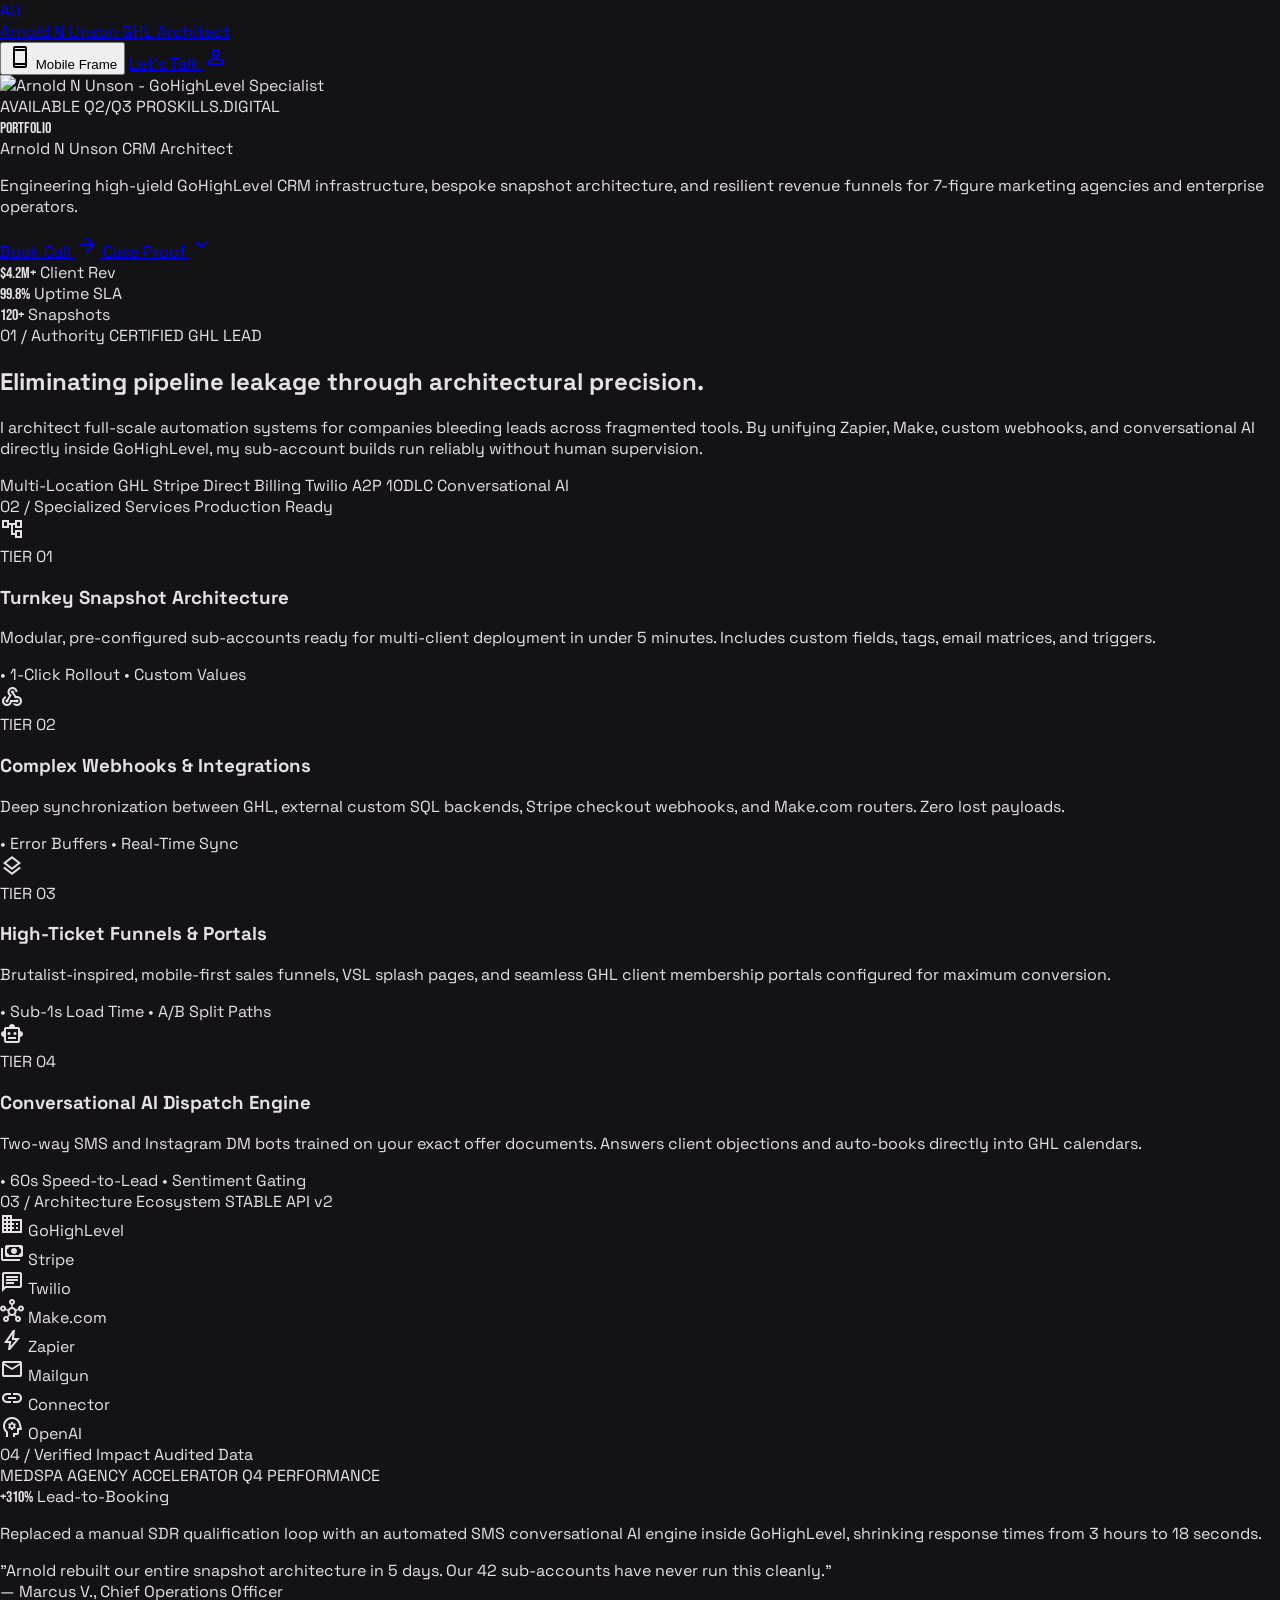
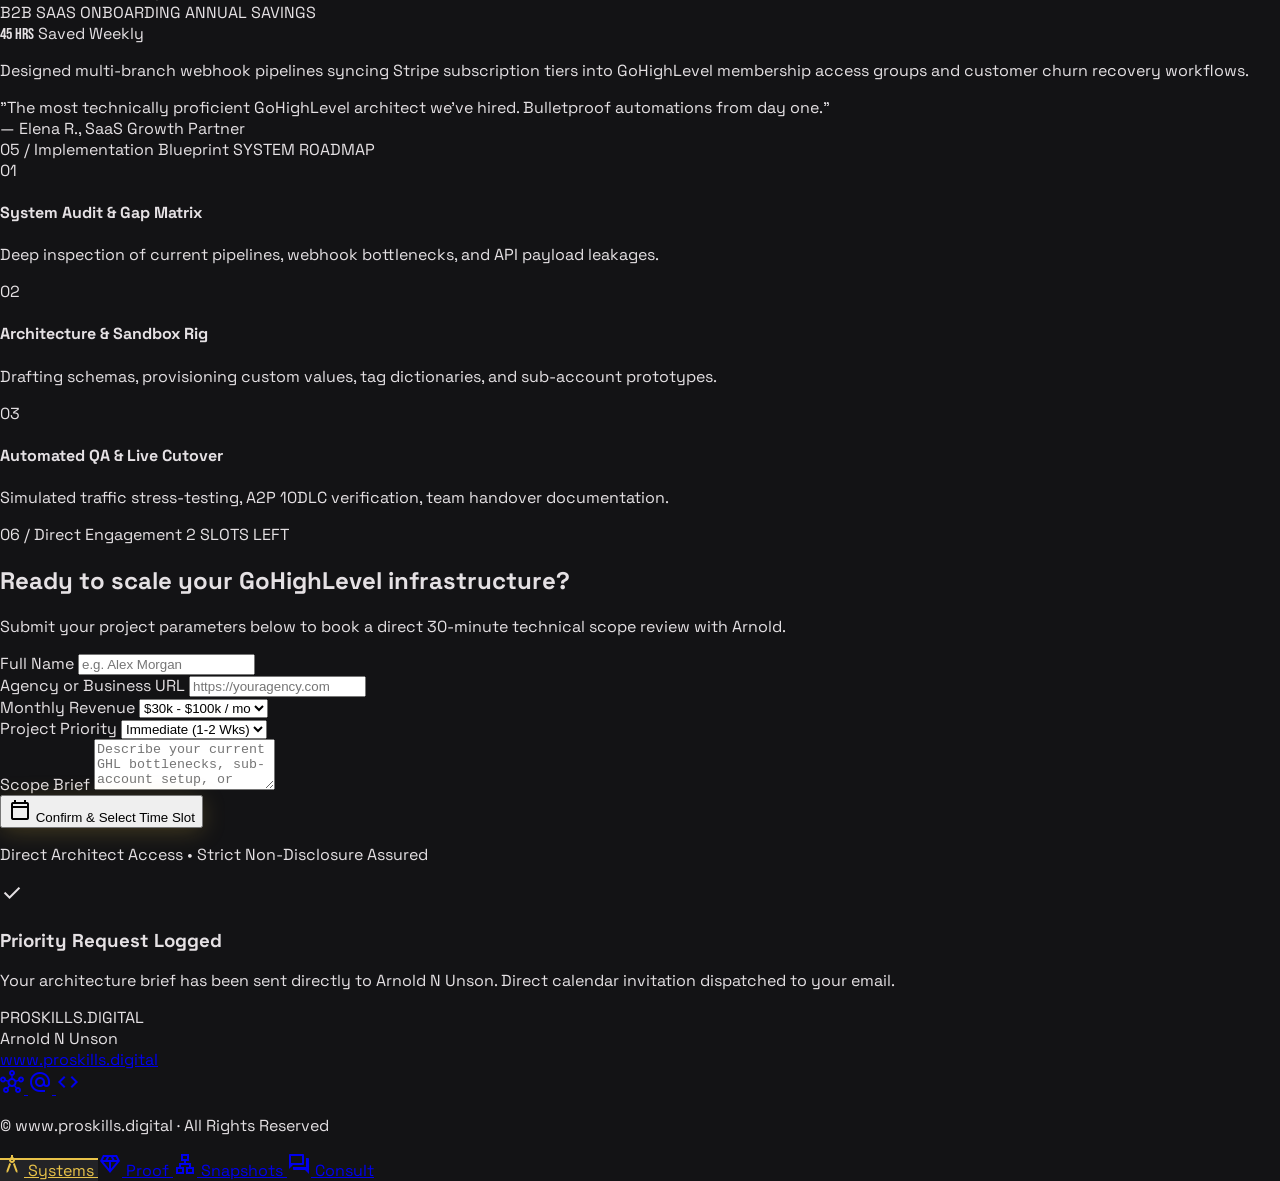
==== index.html @ cc17a460 "feat: initial commit portfolio website dari desain Stitch" ====
<!DOCTYPE html>
<html class="dark" lang="en">
<head>
  <meta charset="utf-8"/>
  <meta content="width=device-width, initial-scale=1.0, maximum-scale=1.0, user-scalable=no, viewport-fit=cover" name="viewport"/>
  <title>Arnold N Unson — GoHighLevel CRM Specialist &amp; Systems Architect</title>
  
  <!-- Fonts -->
  <link rel="preconnect" href="https://fonts.googleapis.com"/>
  <link rel="preconnect" href="https://fonts.gstatic.com" crossorigin/>
  <link href="https://fonts.googleapis.com/css2?family=Bebas+Neue&family=Space+Grotesk:wght@400;500;600;700&display=swap" rel="stylesheet"/>
  <link href="https://fonts.googleapis.com/css2?family=Material+Symbols+Outlined:opsz,wght,FILL,GRAD@20..48,100..700,0..1,-50..200" rel="stylesheet"/>
  
  <!-- Tailwind CSS CDN -->
  <script src="https://cdn.tailwindcss.com"></script>
  <script>
    tailwind.config = {
      darkMode: "class",
      theme: {
        extend: {
          colors: {
            "surface-container-high": "#2a2a2c",
            "on-tertiary": "#353023",
            "on-secondary": "#3c2f00",
            "surface-tint": "#cbc6ba",
            "on-tertiary-fixed": "#201b10",
            "primary-container": "#e8e2d5",
            "surface": "#131315",
            "on-primary-fixed-variant": "#4a473d",
            "surface-bright": "#39393b",
            "on-primary-container": "#68645a",
            "outline-variant": "#49473f",
            "on-secondary-container": "#342800",
            "on-surface-variant": "#cbc6bc",
            "secondary": "#e9c349",
            "primary-fixed-dim": "#cbc6ba",
            "on-surface": "#e5e1e4",
            "secondary-container": "#af8d11",
            "surface-container": "#201f21",
            "inverse-on-surface": "#303032",
            "on-secondary-fixed-variant": "#574500",
            "on-secondary-fixed": "#241a00",
            "surface-dim": "#131315",
            "surface-container-low": "#1b1b1d",
            "surface-container-highest": "#353437",
            "surface-container-lowest": "#0e0e10",
            "on-error-container": "#ffdad6",
            "background": "#131315",
            "inverse-surface": "#e5e1e4",
            "surface-variant": "#353437",
            "tertiary": "#ffffff",
            "secondary-fixed-dim": "#e9c349",
            "inverse-primary": "#625e54",
            "tertiary-fixed-dim": "#cfc5b4",
            "error": "#ffb4ab",
            "tertiary-container": "#ece1cf",
            "on-tertiary-fixed-variant": "#4c4639",
            "primary": "#ffffff",
            "on-error": "#690005",
            "on-primary": "#333028",
            "error-container": "#93000a",
            "primary-fixed": "#e8e2d5",
            "on-primary-fixed": "#1e1c14",
            "secondary-fixed": "#ffe088",
            "on-background": "#e5e1e4",
            "tertiary-fixed": "#ece1cf",
            "outline": "#949087",
            "on-tertiary-container": "#6b6455"
          },
          spacing: {
            "space-xs": "0.375rem",
            "space-lg": "2.5rem",
            gutter: "1.5rem",
            "gutter-mobile": "1rem",
            "margin-mobile": "1.25rem",
            margin: "4rem",
            "space-xl": "4.5rem",
            "space-sm": "0.75rem",
            "space-md": "1.5rem"
          },
          fontFamily: {
            "body-md": ["Space Grotesk", "sans-serif"],
            "body-sm": ["Space Grotesk", "sans-serif"],
            "code-stat": ["Space Grotesk", "sans-serif"],
            "headline-md": ["Space Grotesk", "sans-serif"],
            "label-caps": ["Space Grotesk", "sans-serif"],
            "display-hero": ["Bebas Neue", "sans-serif"],
            "display-hero-mobile": ["Bebas Neue", "sans-serif"],
            "headline-lg": ["Bebas Neue", "sans-serif"],
            "headline-xl-mobile": ["Bebas Neue", "sans-serif"],
            "headline-xl": ["Bebas Neue", "sans-serif"],
            "body-lg": ["Space Grotesk", "sans-serif"],
            "headline-lg-mobile": ["Bebas Neue", "sans-serif"]
          },
          fontSize: {
            "body-md": ["15px", { lineHeight: "24px", letterSpacing: "0em", fontWeight: "400" }],
            "body-sm": ["13px", { lineHeight: "20px", letterSpacing: "0.01em", fontWeight: "400" }],
            "code-stat": ["14px", { lineHeight: "18px", letterSpacing: "0.05em", fontWeight: "500" }],
            "headline-md": ["24px", { lineHeight: "32px", letterSpacing: "-0.01em", fontWeight: "600" }],
            "label-caps": ["11px", { lineHeight: "14px", letterSpacing: "0.15em", fontWeight: "600" }],
            "headline-lg": ["44px", { lineHeight: "44px", letterSpacing: "0.03em", fontWeight: "400" }],
            "headline-xl-mobile": ["40px", { lineHeight: "38px", letterSpacing: "0.02em", fontWeight: "400" }],
            "headline-xl": ["72px", { lineHeight: "68px", letterSpacing: "0.03em", fontWeight: "400" }],
            "headline-lg-mobile": ["28px", { lineHeight: "28px", letterSpacing: "0.02em", fontWeight: "400" }]
          }
        }
      }
    };
  </script>

  <!-- Embedded Standalone Styles -->
  <style>
    * { box-sizing: border-box; }
    html, body {
      margin: 0;
      padding: 0;
      background-color: #131315;
      color: #e5e1e4;
      font-family: 'Space Grotesk', -apple-system, BlinkMacSystemFont, 'Segoe UI', Roboto, sans-serif;
      scroll-behavior: smooth;
    }
    .pb-safe { padding-bottom: env(safe-area-inset-bottom, 16px); }
    .pt-safe { padding-top: env(safe-area-inset-top, 0px); }
    
    ::-webkit-scrollbar { width: 6px; }
    ::-webkit-scrollbar-track { background: #131315; }
    ::-webkit-scrollbar-thumb { background: #2a2a2c; border-radius: 3px; }
    ::-webkit-scrollbar-thumb:hover { background: #d4af37; }

    .gold-glow { box-shadow: 0 4px 24px -2px rgba(233, 195, 73, 0.25); }
    .gold-glow-lg { box-shadow: 0 8px 36px -4px rgba(233, 195, 73, 0.35); }
    .font-bebas { font-family: 'Bebas Neue', sans-serif; }
    .font-space { font-family: 'Space Grotesk', sans-serif; }

    .nav-tab-active {
      color: #e9c349 !important;
      background-color: rgba(53, 52, 57, 0.5) !important;
      border-top: 2px solid #e9c349;
    }
    .card-hover-effect {
      transition: all 0.25s cubic-bezier(0.16, 1, 0.3, 1);
    }
    .card-hover-effect:hover {
      transform: translateY(-2px);
      background-color: #262528;
    }
    @keyframes goldPulse {
      0%, 100% { opacity: 1; transform: scale(1); }
      50% { opacity: 0.4; transform: scale(0.9); }
    }
    .animate-gold-pulse {
      animation: goldPulse 2s cubic-bezier(0.4, 0, 0.6, 1) infinite;
    }
  </style>
</head>

<body class="bg-surface text-on-surface flex flex-col min-h-screen relative selection:bg-secondary selection:text-on-secondary">

  <!-- Desktop App Container -->
  <div id="appContainer" class="w-full max-w-2xl lg:max-w-3xl mx-auto flex flex-col min-h-screen relative transition-all duration-300">

    <!-- Top Fixed Header -->
    <header class="fixed top-0 left-0 right-0 z-50 pt-safe bg-[#131315]/90 backdrop-blur-xl border-b border-[#49473f]/20 shadow-[0_1px_12px_rgba(0,0,0,0.5)]">
      <div class="max-w-2xl lg:max-w-3xl mx-auto h-16 px-4 flex items-center justify-between">
        
        <!-- Left: Logo & Architect Identity -->
        <a href="#overview" class="flex items-center gap-2 group">
          <span class="w-9 h-9 bg-[#201f21] border border-[#49473f]/40 flex items-center justify-center text-[#e9c349] font-bold text-lg select-none group-hover:border-[#e9c349] transition-colors">
            AU
          </span>
          <div class="flex flex-col ml-1">
            <span class="text-[11px] font-semibold text-[#e5e1e4] uppercase tracking-widest leading-none">
              Arnold N Unson
            </span>
            <span class="text-[9px] text-[#e9c349] tracking-wider leading-none mt-1 uppercase font-semibold">
              GHL Architect
            </span>
          </div>
        </a>

        <!-- Right: Actions -->
        <div class="flex items-center gap-2">
          <!-- Viewport Toggle Button -->
          <button id="viewModeToggle" type="button" class="hidden sm:flex items-center gap-1 px-2.5 py-1.5 bg-[#201f21] text-[#cbc6bc] hover:text-[#e9c349] hover:bg-[#2a2a2c] border border-[#49473f]/30 text-[11px] font-semibold uppercase tracking-wider rounded transition-all cursor-pointer">
            <span class="material-symbols-outlined text-[16px]">smartphone</span>
            <span>Mobile Frame</span>
          </button>

          <!-- Let's Talk CTA -->
          <a class="min-h-[38px] px-3.5 flex items-center bg-[#ffffff] text-[#333028] text-[11px] uppercase tracking-widest hover:bg-[#e9c349] hover:text-[#3c2f00] transition-all active:scale-95 font-semibold" href="#book-consult">
            Let's Talk
          </a>

          <!-- Profile Badge -->
          <a href="#book-consult" class="w-8 h-8 rounded-full bg-[#2a2a2c] border border-[#49473f]/40 flex items-center justify-center hover:border-[#e9c349] transition-colors">
            <span class="material-symbols-outlined text-[#e9c349] text-[18px]">person</span>
          </a>
        </div>
      </div>
    </header>

    <!-- Main Content Stream -->
    <main class="flex-1 flex flex-col relative w-full pt-20 pb-28 px-4">
      <div class="flex flex-col w-full text-[#e5e1e4]">

        <!-- ========================================================= -->
        <!-- HERO SECTION                                              -->
        <!-- ========================================================= -->
        <section id="overview" class="relative w-full overflow-hidden bg-[#0e0e10] rounded-xl mb-6 shadow-2xl border border-[#49473f]/30">
          <div class="relative w-full h-[430px] overflow-hidden flex items-end">
            <!-- Hero Photography -->
            <img alt="Arnold N Unson - GoHighLevel Specialist" class="absolute inset-0 w-full h-full object-cover object-top scale-105 transition-transform duration-700 hover:scale-100" src="https://lh3.googleusercontent.com/aida-public/[base64]"/>
            
            <!-- Atmospheric Dark Gradients -->
            <div class="absolute inset-0 bg-gradient-to-t from-[#0e0e10] via-[#0e0e10]/65 to-transparent"></div>
            <div class="absolute inset-0 bg-gradient-to-r from-[#0e0e10]/85 via-transparent to-[#0e0e10]/85"></div>

            <!-- Top Overlay Badges -->
            <div class="absolute top-4 left-4 right-4 flex items-center justify-between z-10">
              <span class="inline-flex items-center gap-1.5 px-2.5 py-1 bg-[#2a2a2c]/90 backdrop-blur-md rounded-full text-[#e9c349] text-[11px] tracking-wider shadow-sm border border-[#e9c349]/20 font-semibold">
                <span class="w-1.5 h-1.5 rounded-full bg-[#e9c349] animate-gold-pulse"></span>
                AVAILABLE Q2/Q3
              </span>
              <span class="text-[11px] text-[#cbc6bc] uppercase tracking-widest bg-[#201f21]/80 backdrop-blur-md px-2 py-1 rounded border border-[#49473f]/30 font-semibold">
                PROSKILLS.DIGITAL
              </span>
            </div>

            <!-- Hero Headline Block -->
            <div class="relative z-10 w-full px-3 pb-3">
              <div class="flex flex-col">
                <span class="font-bebas text-5xl sm:text-7xl tracking-wider text-[#e8e2d5] leading-none select-none uppercase drop-shadow-lg">
                  PORTFOLIO
                </span>
                <div class="flex items-center justify-between -mt-1 pt-1 border-t border-[#49473f]/30">
                  <span class="text-[11px] text-[#e9c349] tracking-widest uppercase font-semibold">
                    Arnold N Unson
                  </span>
                  <span class="text-[11px] text-[#949087] uppercase tracking-wider font-semibold">
                    CRM Architect
                  </span>
                </div>
              </div>
            </div>
          </div>

          <!-- Hero Description & Actions -->
          <div class="p-3 pt-3 flex flex-col gap-3">
            <p class="text-[15px] text-[#cbc6bc] leading-relaxed">
              Engineering high-yield <span class="text-[#ffffff] font-semibold">GoHighLevel CRM infrastructure</span>, bespoke snapshot architecture, and resilient revenue funnels for 7-figure marketing agencies and enterprise operators.
            </p>

            <div class="grid grid-cols-2 gap-2 pt-1">
              <a class="flex items-center justify-center gap-1.5 min-h-[46px] px-3 bg-[#ffffff] text-[#333028] text-[11px] uppercase tracking-widest font-semibold hover:bg-[#e9c349] hover:text-[#3c2f00] transition-all rounded shadow-md active:scale-95" href="#book-consult">
                <span>Book Call</span>
                <span class="material-symbols-outlined text-[16px]">arrow_forward</span>
              </a>
              <a class="flex items-center justify-center gap-1.5 min-h-[46px] px-3 bg-[#2a2a2c] text-[#e5e1e4] text-[11px] uppercase tracking-widest hover:bg-[#39393b] border border-[#49473f]/20 transition-all rounded active:scale-95 font-semibold" href="#case-studies">
                <span>Case Proof</span>
                <span class="material-symbols-outlined text-[16px]">expand_more</span>
              </a>
            </div>
          </div>

          <!-- Live Stats Strip -->
          <div id="stats-strip" class="grid grid-cols-3 bg-[#1b1b1d] divide-x divide-[#201f21] text-center py-3.5 border-t border-[#49473f]/20">
            <div class="flex flex-col px-1">
              <span id="stat-rev" class="font-bebas text-3xl sm:text-4xl text-[#e9c349] leading-none">$4.2M+</span>
              <span class="text-[9px] text-[#949087] uppercase tracking-tighter mt-1 font-semibold">Client Rev</span>
            </div>
            <div class="flex flex-col px-1">
              <span id="stat-sla" class="font-bebas text-3xl sm:text-4xl text-[#ffffff] leading-none">99.8%</span>
              <span class="text-[9px] text-[#949087] uppercase tracking-tighter mt-1 font-semibold">Uptime SLA</span>
            </div>
            <div class="flex flex-col px-1">
              <span id="stat-snapshots" class="font-bebas text-3xl sm:text-4xl text-[#e8e2d5] leading-none">120+</span>
              <span class="text-[9px] text-[#949087] uppercase tracking-tighter mt-1 font-semibold">Snapshots</span>
            </div>
          </div>
        </section>

        <!-- ========================================================= -->
        <!-- SECTION 01 / AUTHORITY                                    -->
        <!-- ========================================================= -->
        <section id="authority" class="bg-[#1b1b1d] rounded-xl p-3 mb-6 shadow-sm border border-[#49473f]/20">
          <div class="flex items-center justify-between mb-2">
            <span class="text-[11px] text-[#e9c349] uppercase tracking-widest font-semibold">
              01 / Authority
            </span>
            <span class="text-[10px] text-[#949087] bg-[#201f21] px-2 py-0.5 rounded border border-[#49473f]/30 font-semibold">
              CERTIFIED GHL LEAD
            </span>
          </div>

          <h2 class="text-xl font-bold text-[#ffffff] tracking-tight mb-2">
            Eliminating pipeline leakage through architectural precision.
          </h2>

          <p class="text-[13px] text-[#cbc6bc] mb-3 leading-relaxed">
            I architect full-scale automation systems for companies bleeding leads across fragmented tools. By unifying Zapier, Make, custom webhooks, and conversational AI directly inside GoHighLevel, my sub-account builds run reliably without human supervision.
          </p>

          <div class="flex flex-wrap gap-1.5 pt-1">
            <span class="px-2.5 py-1 bg-[#2a2a2c] rounded text-[#e5e1e4] text-[11px] uppercase border border-[#49473f]/20 font-semibold">
              Multi-Location GHL
            </span>
            <span class="px-2.5 py-1 bg-[#2a2a2c] rounded text-[#e5e1e4] text-[11px] uppercase border border-[#49473f]/20 font-semibold">
              Stripe Direct Billing
            </span>
            <span class="px-2.5 py-1 bg-[#2a2a2c] rounded text-[#e5e1e4] text-[11px] uppercase border border-[#49473f]/20 font-semibold">
              Twilio A2P 10DLC
            </span>
            <span class="px-2.5 py-1 bg-[#2a2a2c] rounded text-[#e5e1e4] text-[11px] uppercase border border-[#49473f]/20 font-semibold">
              Conversational AI
            </span>
          </div>
        </section>

        <!-- ========================================================= -->
        <!-- SECTION 02 / SPECIALIZED SERVICES                         -->
        <!-- ========================================================= -->
        <section id="solutions" class="mb-6">
          <div class="flex items-center justify-between mb-2 px-1">
            <span class="text-[11px] text-[#e9c349] uppercase tracking-widest font-semibold">
              02 / Specialized Services
            </span>
            <span class="text-[11px] text-[#949087] uppercase tracking-wider font-semibold">
              Production Ready
            </span>
          </div>

          <div class="flex flex-col gap-2">
            
            <!-- Tier 01 -->
            <div class="bg-[#201f21] rounded-xl p-3 border border-[#49473f]/20 card-hover-effect">
              <div class="flex items-start justify-between gap-2 mb-1.5">
                <div class="w-8 h-8 rounded bg-[#353437] flex items-center justify-center text-[#e9c349] border border-[#49473f]/30">
                  <span class="material-symbols-outlined text-[18px]">account_tree</span>
                </div>
                <span class="text-[11px] text-[#e9c349] bg-[#353437] px-2 py-0.5 rounded border border-[#49473f]/30 font-semibold">
                  TIER 01
                </span>
              </div>
              <h3 class="text-lg text-[#ffffff] font-semibold leading-tight mb-1">
                Turnkey Snapshot Architecture
              </h3>
              <p class="text-[13px] text-[#cbc6bc] mb-2 leading-relaxed">
                Modular, pre-configured sub-accounts ready for multi-client deployment in under 5 minutes. Includes custom fields, tags, email matrices, and triggers.
              </p>
              <div class="flex items-center gap-3 text-[10px] text-[#949087] uppercase tracking-wider font-semibold">
                <span>• 1-Click Rollout</span>
                <span>• Custom Values</span>
              </div>
            </div>

            <!-- Tier 02 -->
            <div class="bg-[#201f21] rounded-xl p-3 border border-[#49473f]/20 card-hover-effect">
              <div class="flex items-start justify-between gap-2 mb-1.5">
                <div class="w-8 h-8 rounded bg-[#353437] flex items-center justify-center text-[#e9c349] border border-[#49473f]/30">
                  <span class="material-symbols-outlined text-[18px]">webhook</span>
                </div>
                <span class="text-[11px] text-[#e9c349] bg-[#353437] px-2 py-0.5 rounded border border-[#49473f]/30 font-semibold">
                  TIER 02
                </span>
              </div>
              <h3 class="text-lg text-[#ffffff] font-semibold leading-tight mb-1">
                Complex Webhooks &amp; Integrations
              </h3>
              <p class="text-[13px] text-[#cbc6bc] mb-2 leading-relaxed">
                Deep synchronization between GHL, external custom SQL backends, Stripe checkout webhooks, and Make.com routers. Zero lost payloads.
              </p>
              <div class="flex items-center gap-3 text-[10px] text-[#949087] uppercase tracking-wider font-semibold">
                <span>• Error Buffers</span>
                <span>• Real-Time Sync</span>
              </div>
            </div>

            <!-- Tier 03 -->
            <div class="bg-[#201f21] rounded-xl p-3 border border-[#49473f]/20 card-hover-effect">
              <div class="flex items-start justify-between gap-2 mb-1.5">
                <div class="w-8 h-8 rounded bg-[#353437] flex items-center justify-center text-[#e9c349] border border-[#49473f]/30">
                  <span class="material-symbols-outlined text-[18px]">layers</span>
                </div>
                <span class="text-[11px] text-[#e9c349] bg-[#353437] px-2 py-0.5 rounded border border-[#49473f]/30 font-semibold">
                  TIER 03
                </span>
              </div>
              <h3 class="text-lg text-[#ffffff] font-semibold leading-tight mb-1">
                High-Ticket Funnels &amp; Portals
              </h3>
              <p class="text-[13px] text-[#cbc6bc] mb-2 leading-relaxed">
                Brutalist-inspired, mobile-first sales funnels, VSL splash pages, and seamless GHL client membership portals configured for maximum conversion.
              </p>
              <div class="flex items-center gap-3 text-[10px] text-[#949087] uppercase tracking-wider font-semibold">
                <span>• Sub-1s Load Time</span>
                <span>• A/B Split Paths</span>
              </div>
            </div>

            <!-- Tier 04 -->
            <div class="bg-[#201f21] rounded-xl p-3 border border-[#49473f]/20 card-hover-effect">
              <div class="flex items-start justify-between gap-2 mb-1.5">
                <div class="w-8 h-8 rounded bg-[#353437] flex items-center justify-center text-[#e9c349] border border-[#49473f]/30">
                  <span class="material-symbols-outlined text-[18px]">smart_toy</span>
                </div>
                <span class="text-[11px] text-[#e9c349] bg-[#353437] px-2 py-0.5 rounded border border-[#49473f]/30 font-semibold">
                  TIER 04
                </span>
              </div>
              <h3 class="text-lg text-[#ffffff] font-semibold leading-tight mb-1">
                Conversational AI Dispatch Engine
              </h3>
              <p class="text-[13px] text-[#cbc6bc] mb-2 leading-relaxed">
                Two-way SMS and Instagram DM bots trained on your exact offer documents. Answers client objections and auto-books directly into GHL calendars.
              </p>
              <div class="flex items-center gap-3 text-[10px] text-[#949087] uppercase tracking-wider font-semibold">
                <span>• 60s Speed-to-Lead</span>
                <span>• Sentiment Gating</span>
              </div>
            </div>

          </div>
        </section>

        <!-- ========================================================= -->
        <!-- SECTION 03 / ARCHITECTURE ECOSYSTEM                       -->
        <!-- ========================================================= -->
        <section id="ecosystem" class="bg-[#0e0e10] rounded-xl p-3 mb-6 border border-[#49473f]/20">
          <div class="flex items-center justify-between mb-3">
            <span class="text-[11px] text-[#e9c349] uppercase tracking-widest font-semibold">
              03 / Architecture Ecosystem
            </span>
            <span class="text-[10px] text-[#949087] bg-[#201f21] px-2 py-0.5 rounded font-semibold">
              STABLE API v2
            </span>
          </div>

          <div class="grid grid-cols-4 gap-2">
            <div class="bg-[#201f21] hover:bg-[#2a2a2c] transition-colors flex flex-col items-center justify-center p-2.5 rounded text-center border border-[#49473f]/20">
              <span class="material-symbols-outlined text-[20px] text-[#e9c349] mb-1">domain</span>
              <span class="text-[9px] uppercase tracking-tighter text-[#e5e1e4] font-semibold">GoHighLevel</span>
            </div>
            <div class="bg-[#201f21] hover:bg-[#2a2a2c] transition-colors flex flex-col items-center justify-center p-2.5 rounded text-center border border-[#49473f]/20">
              <span class="material-symbols-outlined text-[20px] text-[#ffffff] mb-1">payments</span>
              <span class="text-[9px] uppercase tracking-tighter text-[#e5e1e4] font-semibold">Stripe</span>
            </div>
            <div class="bg-[#201f21] hover:bg-[#2a2a2c] transition-colors flex flex-col items-center justify-center p-2.5 rounded text-center border border-[#49473f]/20">
              <span class="material-symbols-outlined text-[20px] text-[#e9c349] mb-1">chat</span>
              <span class="text-[9px] uppercase tracking-tighter text-[#e5e1e4] font-semibold">Twilio</span>
            </div>
            <div class="bg-[#201f21] hover:bg-[#2a2a2c] transition-colors flex flex-col items-center justify-center p-2.5 rounded text-center border border-[#49473f]/20">
              <span class="material-symbols-outlined text-[20px] text-[#ffffff] mb-1">hub</span>
              <span class="text-[9px] uppercase tracking-tighter text-[#e5e1e4] font-semibold">Make.com</span>
            </div>
            <div class="bg-[#201f21] hover:bg-[#2a2a2c] transition-colors flex flex-col items-center justify-center p-2.5 rounded text-center border border-[#49473f]/20">
              <span class="material-symbols-outlined text-[20px] text-[#ffffff] mb-1">bolt</span>
              <span class="text-[9px] uppercase tracking-tighter text-[#e5e1e4] font-semibold">Zapier</span>
            </div>
            <div class="bg-[#201f21] hover:bg-[#2a2a2c] transition-colors flex flex-col items-center justify-center p-2.5 rounded text-center border border-[#49473f]/20">
              <span class="material-symbols-outlined text-[20px] text-[#e9c349] mb-1">mail</span>
              <span class="text-[9px] uppercase tracking-tighter text-[#e5e1e4] font-semibold">Mailgun</span>
            </div>
            <div class="bg-[#201f21] hover:bg-[#2a2a2c] transition-colors flex flex-col items-center justify-center p-2.5 rounded text-center border border-[#49473f]/20">
              <span class="material-symbols-outlined text-[20px] text-[#ffffff] mb-1">link</span>
              <span class="text-[9px] uppercase tracking-tighter text-[#e5e1e4] font-semibold">Connector</span>
            </div>
            <div class="bg-[#201f21] hover:bg-[#2a2a2c] transition-colors flex flex-col items-center justify-center p-2.5 rounded text-center border border-[#49473f]/20">
              <span class="material-symbols-outlined text-[20px] text-[#e9c349] mb-1">psychology</span>
              <span class="text-[9px] uppercase tracking-tighter text-[#e5e1e4] font-semibold">OpenAI</span>
            </div>
          </div>
        </section>

        <!-- ========================================================= -->
        <!-- SECTION 04 / VERIFIED IMPACT                              -->
        <!-- ========================================================= -->
        <section id="case-studies" class="mb-6">
          <div class="flex items-center justify-between mb-2 px-1">
            <span class="text-[11px] text-[#e9c349] uppercase tracking-widest font-semibold">
              04 / Verified Impact
            </span>
            <span class="text-[11px] text-[#949087] uppercase tracking-wider font-semibold">
              Audited Data
            </span>
          </div>

          <div class="flex flex-col gap-3">
            
            <!-- Case Study 01 -->
            <div class="bg-[#1b1b1d] rounded-xl p-3 relative overflow-hidden border border-[#49473f]/20">
              <div class="flex items-center justify-between mb-2">
                <span class="text-[11px] text-[#e9c349] font-semibold">MEDSPA AGENCY ACCELERATOR</span>
                <span class="text-[10px] text-[#949087] font-semibold">Q4 PERFORMANCE</span>
              </div>
              <div class="flex items-baseline gap-2 mb-1">
                <span class="font-bebas text-3xl sm:text-4xl text-[#ffffff] font-bold">+310%</span>
                <span class="text-[11px] text-[#e9c349] uppercase tracking-wider font-semibold">Lead-to-Booking</span>
              </div>
              <p class="text-[13px] text-[#cbc6bc] mb-2 leading-relaxed">
                Replaced a manual SDR qualification loop with an automated SMS conversational AI engine inside GoHighLevel, shrinking response times from 3 hours to 18 seconds.
              </p>
              <div class="p-3 bg-[#201f21] rounded text-[12px] text-[#e5e1e4] italic border-l-2 border-[#e9c349]">
                "Arnold rebuilt our entire snapshot architecture in 5 days. Our 42 sub-accounts have never run this cleanly."
                <div class="not-italic text-[10px] text-[#949087] uppercase tracking-widest mt-1.5 font-semibold">
                  — Marcus V., Chief Operations Officer
                </div>
              </div>
            </div>

            <!-- Case Study 02 -->
            <div class="bg-[#1b1b1d] rounded-xl p-3 relative overflow-hidden border border-[#49473f]/20">
              <div class="flex items-center justify-between mb-2">
                <span class="text-[11px] text-[#e9c349] font-semibold">B2B SAAS ONBOARDING</span>
                <span class="text-[10px] text-[#949087] font-semibold">ANNUAL SAVINGS</span>
              </div>
              <div class="flex items-baseline gap-2 mb-1">
                <span class="font-bebas text-3xl sm:text-4xl text-[#ffffff] font-bold">45 HRS</span>
                <span class="text-[11px] text-[#e9c349] uppercase tracking-wider font-semibold">Saved Weekly</span>
              </div>
              <p class="text-[13px] text-[#cbc6bc] mb-2 leading-relaxed">
                Designed multi-branch webhook pipelines syncing Stripe subscription tiers into GoHighLevel membership access groups and customer churn recovery workflows.
              </p>
              <div class="p-3 bg-[#201f21] rounded text-[12px] text-[#e5e1e4] italic border-l-2 border-[#e9c349]">
                "The most technically proficient GoHighLevel architect we've hired. Bulletproof automations from day one."
                <div class="not-italic text-[10px] text-[#949087] uppercase tracking-widest mt-1.5 font-semibold">
                  — Elena R., SaaS Growth Partner
                </div>
              </div>
            </div>

          </div>
        </section>

        <!-- ========================================================= -->
        <!-- SECTION 05 / IMPLEMENTATION BLUEPRINT                     -->
        <!-- ========================================================= -->
        <section id="roadmap" class="bg-[#1b1b1d] rounded-xl p-3 mb-6 border border-[#49473f]/20">
          <div class="flex items-center justify-between mb-2">
            <span class="text-[11px] text-[#e9c349] uppercase tracking-widest font-semibold">
              05 / Implementation Blueprint
            </span>
            <span class="text-[10px] text-[#949087] bg-[#201f21] px-2 py-0.5 rounded font-semibold">
              SYSTEM ROADMAP
            </span>
          </div>

          <div class="flex flex-col gap-2">
            
            <div class="flex items-start gap-3 p-2.5 bg-[#201f21] rounded border border-[#49473f]/20">
              <span class="w-6 h-6 rounded bg-[#e9c349] text-[#3c2f00] text-[12px] flex items-center justify-center shrink-0 font-bold">
                01
              </span>
              <div>
                <h4 class="text-[12px] text-[#ffffff] uppercase tracking-wide font-semibold">
                  System Audit &amp; Gap Matrix
                </h4>
                <p class="text-[12px] text-[#cbc6bc] leading-relaxed">
                  Deep inspection of current pipelines, webhook bottlenecks, and API payload leakages.
                </p>
              </div>
            </div>

            <div class="flex items-start gap-3 p-2.5 bg-[#201f21] rounded border border-[#49473f]/20">
              <span class="w-6 h-6 rounded bg-[#353437] text-[#e9c349] text-[12px] flex items-center justify-center shrink-0 font-bold border border-[#49473f]/30">
                02
              </span>
              <div>
                <h4 class="text-[12px] text-[#ffffff] uppercase tracking-wide font-semibold">
                  Architecture &amp; Sandbox Rig
                </h4>
                <p class="text-[12px] text-[#cbc6bc] leading-relaxed">
                  Drafting schemas, provisioning custom values, tag dictionaries, and sub-account prototypes.
                </p>
              </div>
            </div>

            <div class="flex items-start gap-3 p-2.5 bg-[#201f21] rounded border border-[#49473f]/20">
              <span class="w-6 h-6 rounded bg-[#353437] text-[#e9c349] text-[12px] flex items-center justify-center shrink-0 font-bold border border-[#49473f]/30">
                03
              </span>
              <div>
                <h4 class="text-[12px] text-[#ffffff] uppercase tracking-wide font-semibold">
                  Automated QA &amp; Live Cutover
                </h4>
                <p class="text-[12px] text-[#cbc6bc] leading-relaxed">
                  Simulated traffic stress-testing, A2P 10DLC verification, team handover documentation.
                </p>
              </div>
            </div>

          </div>
        </section>

        <!-- ========================================================= -->
        <!-- SECTION 06 / DIRECT ENGAGEMENT (CONSULTATION FORM)       -->
        <!-- ========================================================= -->
        <section id="book-consult" class="bg-[#201f21] rounded-xl p-3 mb-4 shadow-xl border border-[#e9c349]/30 relative">
          <div class="flex items-center justify-between mb-2">
            <span class="text-[11px] text-[#e9c349] uppercase tracking-widest font-semibold">
              06 / Direct Engagement
            </span>
            <span class="inline-flex items-center gap-1 text-[10px] text-[#e9c349] bg-[#0e0e10] px-2 py-0.5 rounded border border-[#e9c349]/20 font-semibold">
              <span class="w-1.5 h-1.5 rounded-full bg-[#e9c349] animate-gold-pulse"></span>
              2 SLOTS LEFT
            </span>
          </div>

          <h2 class="text-xl font-bold text-[#ffffff] tracking-tight mb-1">
            Ready to scale your GoHighLevel infrastructure?
          </h2>

          <p class="text-[13px] text-[#cbc6bc] mb-3 leading-relaxed">
            Submit your project parameters below to book a direct 30-minute technical scope review with Arnold.
          </p>

          <!-- Form -->
          <form id="consultForm" class="flex flex-col gap-2">
            <div>
              <label class="block text-[10px] text-[#949087] uppercase tracking-wider mb-1 font-semibold">Full Name</label>
              <input class="w-full min-h-[44px] px-3 bg-[#0e0e10] text-[#e5e1e4] rounded text-[13px] border border-[#49473f]/40 focus:outline-none focus:border-[#e9c349] placeholder-[#cbc6bc]/40 transition-colors" placeholder="e.g. Alex Morgan" required type="text"/>
            </div>

            <div>
              <label class="block text-[10px] text-[#949087] uppercase tracking-wider mb-1 font-semibold">Agency or Business URL</label>
              <input class="w-full min-h-[44px] px-3 bg-[#0e0e10] text-[#e5e1e4] rounded text-[13px] border border-[#49473f]/40 focus:outline-none focus:border-[#e9c349] placeholder-[#cbc6bc]/40 transition-colors" placeholder="https://youragency.com" required type="url"/>
            </div>

            <div class="grid grid-cols-2 gap-2">
              <div>
                <label class="block text-[10px] text-[#949087] uppercase tracking-wider mb-1 font-semibold">Monthly Revenue</label>
                <select class="w-full min-h-[44px] px-2 bg-[#0e0e10] text-[#e5e1e4] rounded text-[13px] border border-[#49473f]/40 focus:outline-none focus:border-[#e9c349] transition-colors">
                  <option>$10k - $30k / mo</option>
                  <option selected>$30k - $100k / mo</option>
                  <option>$100k+ / mo</option>
                </select>
              </div>
              <div>
                <label class="block text-[10px] text-[#949087] uppercase tracking-wider mb-1 font-semibold">Project Priority</label>
                <select class="w-full min-h-[44px] px-2 bg-[#0e0e10] text-[#e5e1e4] rounded text-[13px] border border-[#49473f]/40 focus:outline-none focus:border-[#e9c349] transition-colors">
                  <option>Immediate (1-2 Wks)</option>
                  <option>Next 30 Days</option>
                  <option>Advisory / Audit</option>
                </select>
              </div>
            </div>

            <div>
              <label class="block text-[10px] text-[#949087] uppercase tracking-wider mb-1 font-semibold">Scope Brief</label>
              <textarea class="w-full p-3 bg-[#0e0e10] text-[#e5e1e4] rounded text-[13px] border border-[#49473f]/40 focus:outline-none focus:border-[#e9c349] placeholder-[#cbc6bc]/40 transition-colors" placeholder="Describe your current GHL bottlenecks, sub-account setup, or desired integration..." required rows="3"></textarea>
            </div>

            <button id="submitBtn" class="w-full min-h-[48px] mt-1 flex items-center justify-center gap-2 bg-[#e9c349] text-[#3c2f00] text-[11px] uppercase tracking-widest font-semibold hover:bg-[#ffe088] transition-all rounded shadow-lg active:scale-98 gold-glow cursor-pointer" type="submit">
              <span class="material-symbols-outlined text-[18px]">calendar_today</span>
              <span>Confirm &amp; Select Time Slot</span>
            </button>

            <p class="text-center text-[9px] text-[#949087] uppercase tracking-wider mt-1 font-semibold">
              Direct Architect Access • Strict Non-Disclosure Assured
            </p>
          </form>

          <!-- Form Success State Box -->
          <div class="hidden p-5 bg-[#2a2a2c] border border-[#e9c349]/40 rounded text-center transition-all" id="consultSuccess">
            <div class="w-12 h-12 rounded-full bg-[#e9c349] text-[#3c2f00] flex items-center justify-center mx-auto mb-2 shadow-lg">
              <span class="material-symbols-outlined text-[28px]">done</span>
            </div>
            <h3 class="text-xl font-bold text-[#ffffff] mb-1">Priority Request Logged</h3>
            <p class="text-[13px] text-[#cbc6bc] mb-2 leading-relaxed">
              Your architecture brief has been sent directly to Arnold N Unson. Direct calendar invitation dispatched to your email.
            </p>
            <span class="text-[11px] text-[#e9c349] uppercase tracking-widest font-semibold">
              PROSKILLS.DIGITAL
            </span>
          </div>
        </section>

        <!-- Brand Footprint Strip -->
        <div class="px-3 py-3 bg-[#0e0e10] rounded-lg flex items-center justify-between text-[#cbc6bc] border border-[#49473f]/20 mb-4">
          <div class="flex items-center gap-2">
            <span class="w-2 h-2 rounded-full bg-[#e9c349]"></span>
            <span class="text-[10px] uppercase tracking-wider text-[#e5e1e4] font-semibold">
              Arnold N Unson
            </span>
          </div>
          <a class="text-[10px] text-[#e9c349] hover:underline uppercase tracking-wider font-semibold" href="https://www.proskills.digital" rel="noopener noreferrer" target="_blank">
            www.proskills.digital
          </a>
        </div>

      </div>

      <!-- Footer Info & Socials -->
      <footer class="mt-6 pt-4 pb-2 flex flex-col items-center gap-3 text-center">
        <div class="flex items-center justify-center gap-3">
          <a class="min-w-[44px] min-h-[44px] rounded-full bg-[#201f21] hover:bg-[#2a2a2c] flex items-center justify-center text-[#cbc6bc] hover:text-[#e9c349] border border-[#49473f]/20 transition-colors" href="https://linkedin.com" rel="noopener noreferrer" target="_blank" title="LinkedIn">
            <span class="material-symbols-outlined text-[20px]">hub</span>
          </a>
          <a class="min-w-[44px] min-h-[44px] rounded-full bg-[#201f21] hover:bg-[#2a2a2c] flex items-center justify-center text-[#cbc6bc] hover:text-[#e9c349] border border-[#49473f]/20 transition-colors" href="https://x.com" rel="noopener noreferrer" target="_blank" title="X (Twitter)">
            <span class="material-symbols-outlined text-[20px]">alternate_email</span>
          </a>
          <a class="min-w-[44px] min-h-[44px] rounded-full bg-[#201f21] hover:bg-[#2a2a2c] flex items-center justify-center text-[#cbc6bc] hover:text-[#e9c349] border border-[#49473f]/20 transition-colors" href="https://github.com" rel="noopener noreferrer" target="_blank" title="GitHub">
            <span class="material-symbols-outlined text-[20px]">code</span>
          </a>
        </div>
        <p class="text-[#949087] uppercase tracking-widest text-[10px] font-semibold">
          &copy; www.proskills.digital &middot; All Rights Reserved
        </p>
      </footer>
    </main>

    <!-- Bottom Sticky Navigation Bar -->
    <nav class="fixed bottom-0 left-0 right-0 z-50 pb-safe bg-[#1b1b1d]/95 backdrop-blur-xl border-t border-[#49473f]/20 shadow-[0_-2px_12px_rgba(0,0,0,0.5)]">
      <div class="max-w-2xl lg:max-w-3xl mx-auto h-16 px-4 flex items-center justify-around">
        
        <a aria-current="page" class="min-w-[54px] min-h-[44px] px-2 flex flex-col items-center justify-center gap-0.5 transition-all text-[#e9c349] bg-[#353437]/40 nav-tab-active rounded" data-path="overview" href="#overview">
          <span class="material-symbols-outlined text-[22px]">architecture</span>
          <span class="text-[9px] uppercase tracking-wider font-semibold">Systems</span>
        </a>

        <a class="min-w-[54px] min-h-[44px] px-2 flex flex-col items-center justify-center gap-0.5 text-[#cbc6bc] hover:text-[#e5e1e4] transition-all rounded" data-path="case-studies" href="#case-studies">
          <span class="material-symbols-outlined text-[22px]">diamond</span>
          <span class="text-[9px] uppercase tracking-wider font-semibold">Proof</span>
        </a>

        <a class="min-w-[54px] min-h-[44px] px-2 flex flex-col items-center justify-center gap-0.5 text-[#cbc6bc] hover:text-[#e5e1e4] transition-all rounded" data-path="solutions" href="#solutions">
          <span class="material-symbols-outlined text-[22px]">lan</span>
          <span class="text-[9px] uppercase tracking-wider font-semibold">Snapshots</span>
        </a>

        <a class="min-w-[54px] min-h-[44px] px-2 flex flex-col items-center justify-center gap-0.5 text-[#cbc6bc] hover:text-[#e5e1e4] transition-all rounded" data-path="contact" href="#book-consult">
          <span class="material-symbols-outlined text-[22px]">forum</span>
          <span class="text-[9px] uppercase tracking-wider font-semibold">Consult</span>
        </a>

      </div>
    </nav>

  </div>

  <!-- Embedded Standalone Scripts -->
  <script>
    document.addEventListener('DOMContentLoaded', () => {
      // 1. Smooth Scroll
      document.querySelectorAll('a[href^="#"]').forEach(anchor => {
        anchor.addEventListener('click', function (e) {
          const targetId = this.getAttribute('href');
          if (targetId === '#' || targetId === '') return;
          const targetEl = document.querySelector(targetId);
          if (targetEl) {
            e.preventDefault();
            const headerOffset = 70;
            const elementPosition = targetEl.getBoundingClientRect().top;
            const offsetPosition = elementPosition + window.pageYOffset - headerOffset;
            window.scrollTo({ top: offsetPosition, behavior: 'smooth' });
            updateActiveTab(targetId);
          }
        });
      });

      // 2. Active Tab Helper
      function updateActiveTab(href) {
        document.querySelectorAll('nav a').forEach(tab => {
          tab.classList.remove('text-[#e9c349]', 'bg-[#353437]/40', 'nav-tab-active');
          tab.classList.add('text-[#cbc6bc]');
          tab.removeAttribute('aria-current');
        });
        const activeTab = document.querySelector(`nav a[href="${href}"]`);
        if (activeTab) {
          activeTab.classList.add('text-[#e9c349]', 'bg-[#353437]/40', 'nav-tab-active');
          activeTab.classList.remove('text-[#cbc6bc]');
          activeTab.setAttribute('aria-current', 'page');
        }
      }

      // 3. Animated Stats
      const statsSection = document.getElementById('stats-strip');
      if (statsSection && 'IntersectionObserver' in window) {
        let hasAnimated = false;
        const observer = new IntersectionObserver((entries) => {
          if (entries[0].isIntersecting && !hasAnimated) {
            hasAnimated = true;
            animateValue('stat-rev', 0, 4.2, 1200, '$', 'M+');
            animateValue('stat-sla', 85.0, 99.8, 1200, '', '%');
            animateValue('stat-snapshots', 0, 120, 1200, '', '+');
          }
        }, { threshold: 0.4 });
        observer.observe(statsSection);
      }

      function animateValue(id, start, end, duration, prefix = '', suffix = '') {
        const obj = document.getElementById(id);
        if (!obj) return;
        const isDecimal = end % 1 !== 0;
        let startTimestamp = null;
        const step = (timestamp) => {
          if (!startTimestamp) startTimestamp = timestamp;
          const progress = Math.min((timestamp - startTimestamp) / duration, 1);
          const easeProgress = 1 - Math.pow(1 - progress, 3);
          const current = start + (end - start) * easeProgress;
          obj.textContent = `${prefix}${isDecimal ? current.toFixed(1) : Math.floor(current)}${suffix}`;
          if (progress < 1) window.requestAnimationFrame(step);
          else obj.textContent = `${prefix}${end}${suffix}`;
        };
        window.requestAnimationFrame(step);
      }

      // 4. Booking Form Simulation
      const form = document.getElementById('consultForm');
      const successBox = document.getElementById('consultSuccess');
      const submitBtn = document.getElementById('submitBtn');
      if (form && successBox) {
        form.addEventListener('submit', (e) => {
          e.preventDefault();
          if (submitBtn) {
            submitBtn.disabled = true;
            submitBtn.innerHTML = `<span>Securing Priority Slot...</span>`;
          }
          setTimeout(() => {
            form.classList.add('hidden');
            successBox.classList.remove('hidden');
            successBox.scrollIntoView({ behavior: 'smooth', block: 'center' });
            if (submitBtn) {
              submitBtn.disabled = false;
              submitBtn.innerHTML = `
                <span class="material-symbols-outlined text-[18px]">calendar_today</span>
                <span>Confirm &amp; Select Time Slot</span>
              `;
            }
          }, 600);
        });
      }

      // 5. Mobile Frame Toggle
      const toggleBtn = document.getElementById('viewModeToggle');
      const appContainer = document.getElementById('appContainer');
      if (toggleBtn && appContainer) {
        let isMobileFrame = false;
        toggleBtn.addEventListener('click', () => {
          isMobileFrame = !isMobileFrame;
          if (isMobileFrame) {
            appContainer.classList.remove('max-w-2xl', 'lg:max-w-3xl');
            appContainer.classList.add('max-w-[420px]', 'border-x', 'border-[#49473f]/30', 'shadow-[0_0_50px_rgba(0,0,0,0.8)]');
            toggleBtn.innerHTML = `
              <span class="material-symbols-outlined text-[16px]">desktop_windows</span>
              <span>Desktop View</span>
            `;
          } else {
            appContainer.classList.add('max-w-2xl', 'lg:max-w-3xl');
            appContainer.classList.remove('max-w-[420px]', 'border-x', 'border-[#49473f]/30', 'shadow-[0_0_50px_rgba(0,0,0,0.8)]');
            toggleBtn.innerHTML = `
              <span class="material-symbols-outlined text-[16px]">smartphone</span>
              <span>Mobile Frame</span>
            `;
          }
        });
      }
    });
  </script>
</body>
</html>
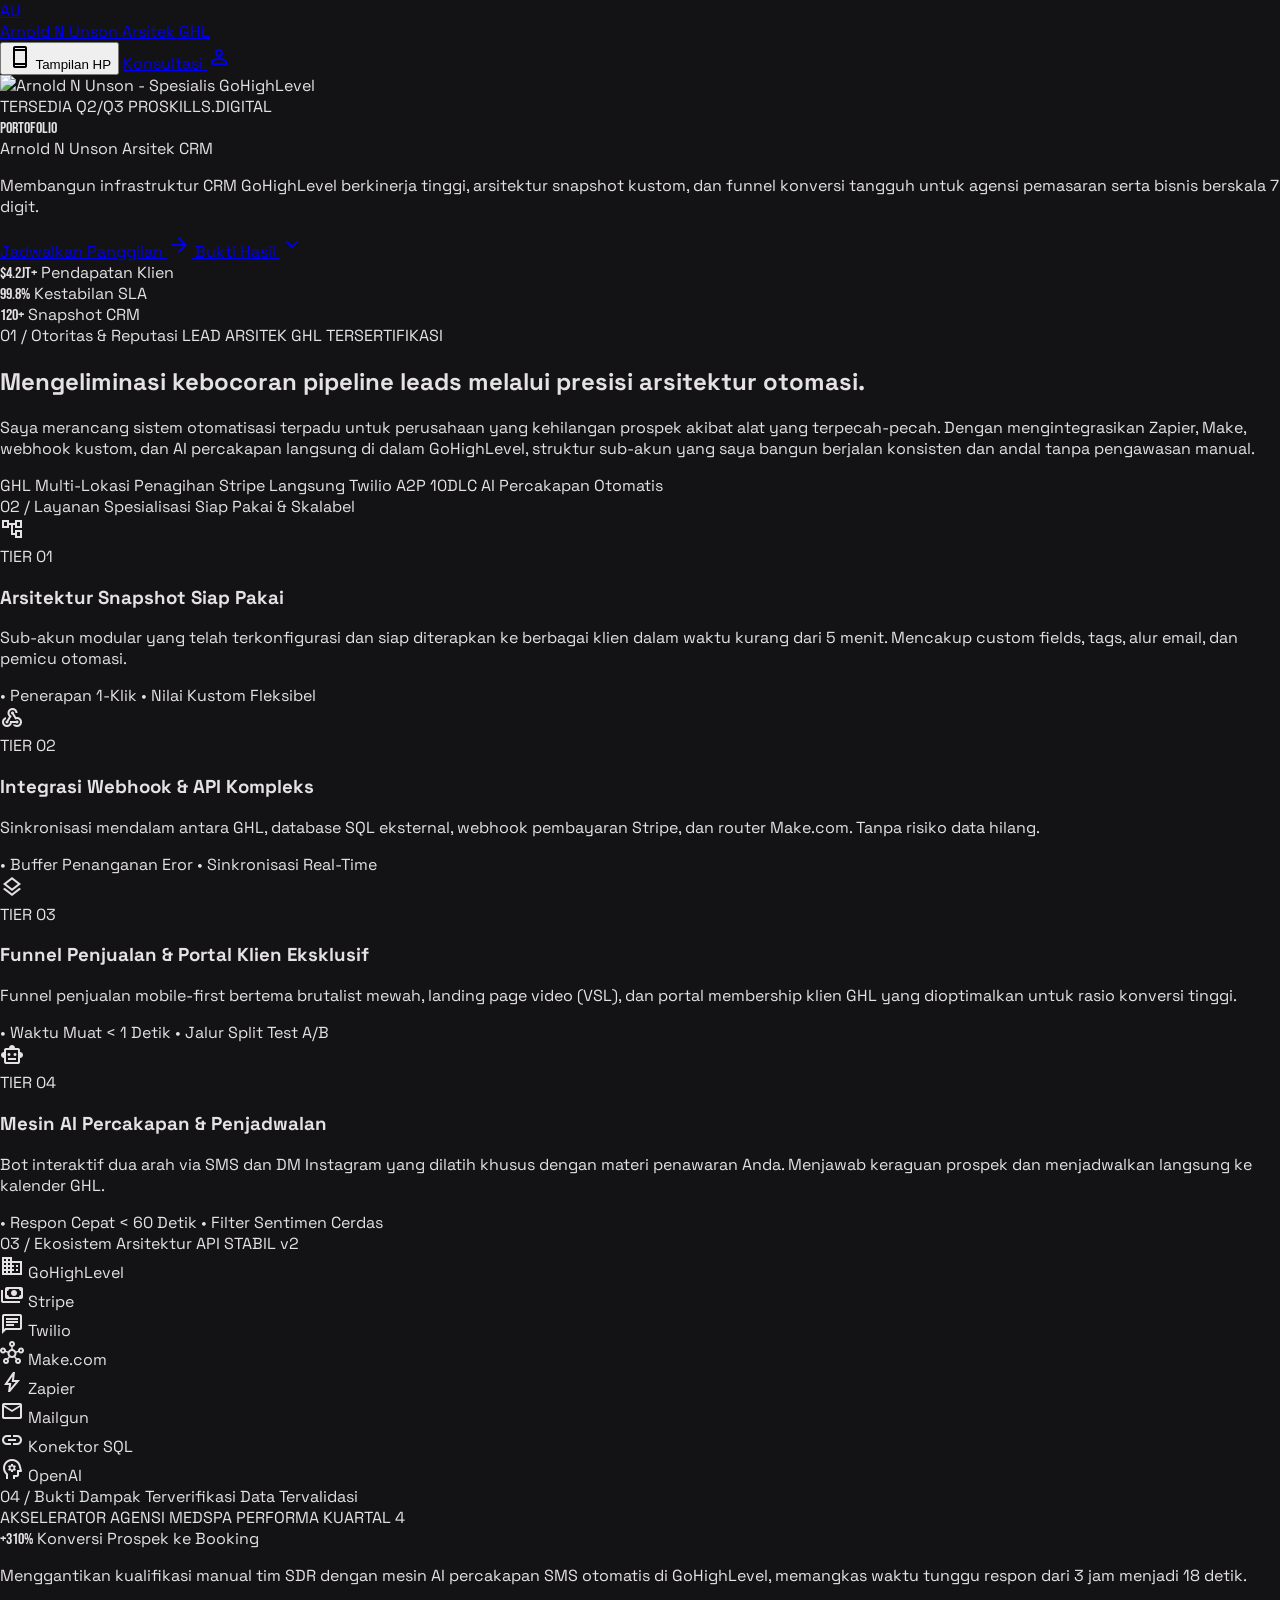
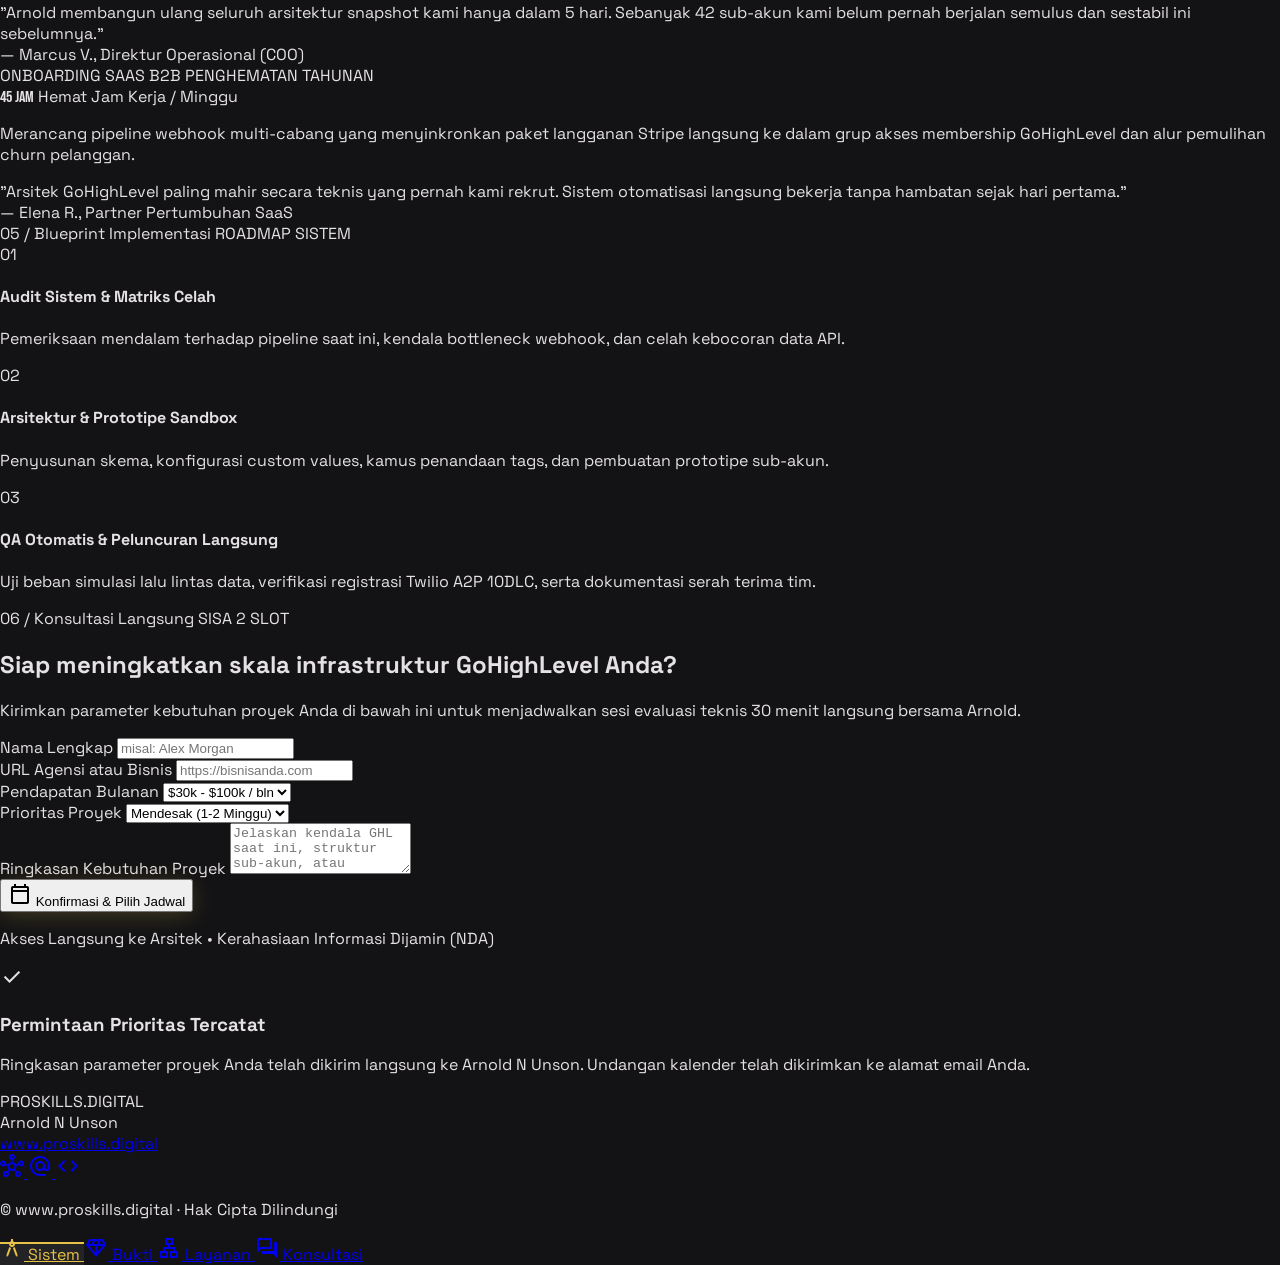
==== commit 071b849e: "ubah bahasa" ====
--- a/index.html
+++ b/index.html
@@ -1,9 +1,9 @@
 <!DOCTYPE html>
-<html class="dark" lang="en">
+<html class="dark" lang="id">
 <head>
   <meta charset="utf-8"/>
   <meta content="width=device-width, initial-scale=1.0, maximum-scale=1.0, user-scalable=no, viewport-fit=cover" name="viewport"/>
-  <title>Arnold N Unson — GoHighLevel CRM Specialist &amp; Systems Architect</title>
+  <title>Arnold N Unson — Spesialis CRM GoHighLevel &amp; Arsitek Sistem Otomasi</title>
   
   <!-- Fonts -->
   <link rel="preconnect" href="https://fonts.googleapis.com"/>
@@ -156,14 +156,14 @@
 
 <body class="bg-surface text-on-surface flex flex-col min-h-screen relative selection:bg-secondary selection:text-on-secondary">
 
-  <!-- Desktop App Container -->
+  <!-- Container Utama Responsif -->
   <div id="appContainer" class="w-full max-w-2xl lg:max-w-3xl mx-auto flex flex-col min-h-screen relative transition-all duration-300">
 
-    <!-- Top Fixed Header -->
+    <!-- Header Fixed Bagian Atas -->
     <header class="fixed top-0 left-0 right-0 z-50 pt-safe bg-[#131315]/90 backdrop-blur-xl border-b border-[#49473f]/20 shadow-[0_1px_12px_rgba(0,0,0,0.5)]">
       <div class="max-w-2xl lg:max-w-3xl mx-auto h-16 px-4 flex items-center justify-between">
         
-        <!-- Left: Logo & Architect Identity -->
+        <!-- Kiri: Logo Inisial & Identitas -->
         <a href="#overview" class="flex items-center gap-2 group">
           <span class="w-9 h-9 bg-[#201f21] border border-[#49473f]/40 flex items-center justify-center text-[#e9c349] font-bold text-lg select-none group-hover:border-[#e9c349] transition-colors">
             AU
@@ -173,33 +173,33 @@
               Arnold N Unson
             </span>
             <span class="text-[9px] text-[#e9c349] tracking-wider leading-none mt-1 uppercase font-semibold">
-              GHL Architect
+              Arsitek GHL
             </span>
           </div>
         </a>
 
-        <!-- Right: Actions -->
+        <!-- Kanan: Aksi & Pengalih Tampilan -->
         <div class="flex items-center gap-2">
-          <!-- Viewport Toggle Button -->
+          <!-- Tombol Pengalih Tampilan (Desktop/Mobile Frame) -->
           <button id="viewModeToggle" type="button" class="hidden sm:flex items-center gap-1 px-2.5 py-1.5 bg-[#201f21] text-[#cbc6bc] hover:text-[#e9c349] hover:bg-[#2a2a2c] border border-[#49473f]/30 text-[11px] font-semibold uppercase tracking-wider rounded transition-all cursor-pointer">
             <span class="material-symbols-outlined text-[16px]">smartphone</span>
-            <span>Mobile Frame</span>
+            <span>Tampilan HP</span>
           </button>
 
-          <!-- Let's Talk CTA -->
+          <!-- Tombol CTA Kontak -->
           <a class="min-h-[38px] px-3.5 flex items-center bg-[#ffffff] text-[#333028] text-[11px] uppercase tracking-widest hover:bg-[#e9c349] hover:text-[#3c2f00] transition-all active:scale-95 font-semibold" href="#book-consult">
-            Let's Talk
+            Konsultasi
           </a>
 
-          <!-- Profile Badge -->
-          <a href="#book-consult" class="w-8 h-8 rounded-full bg-[#2a2a2c] border border-[#49473f]/40 flex items-center justify-center hover:border-[#e9c349] transition-colors">
+          <!-- Profil Icon -->
+          <a href="#book-consult" class="w-8 h-8 rounded-full bg-[#2a2a2c] border border-[#49473f]/40 flex items-center justify-center hover:border-[#e9c349] transition-colors" title="Hubungi Langsung">
             <span class="material-symbols-outlined text-[#e9c349] text-[18px]">person</span>
           </a>
         </div>
       </div>
     </header>
 
-    <!-- Main Content Stream -->
+    <!-- Konten Utama -->
     <main class="flex-1 flex flex-col relative w-full pt-20 pb-28 px-4">
       <div class="flex flex-col w-full text-[#e5e1e4]">
 
@@ -208,124 +208,124 @@
         <!-- ========================================================= -->
         <section id="overview" class="relative w-full overflow-hidden bg-[#0e0e10] rounded-xl mb-6 shadow-2xl border border-[#49473f]/30">
           <div class="relative w-full h-[430px] overflow-hidden flex items-end">
-            <!-- Hero Photography -->
-            <img alt="Arnold N Unson - GoHighLevel Specialist" class="absolute inset-0 w-full h-full object-cover object-top scale-105 transition-transform duration-700 hover:scale-100" src="https://lh3.googleusercontent.com/aida-public/[base64]"/>
+            <!-- Foto Hero -->
+            <img alt="Arnold N Unson - Spesialis GoHighLevel" class="absolute inset-0 w-full h-full object-cover object-top scale-105 transition-transform duration-700 hover:scale-100" src="https://lh3.googleusercontent.com/aida-public/[base64]"/>
             
-            <!-- Atmospheric Dark Gradients -->
+            <!-- Gradien Bayangan Gelap -->
             <div class="absolute inset-0 bg-gradient-to-t from-[#0e0e10] via-[#0e0e10]/65 to-transparent"></div>
             <div class="absolute inset-0 bg-gradient-to-r from-[#0e0e10]/85 via-transparent to-[#0e0e10]/85"></div>
 
-            <!-- Top Overlay Badges -->
+            <!-- Badge Ketersediaan & Domain -->
             <div class="absolute top-4 left-4 right-4 flex items-center justify-between z-10">
               <span class="inline-flex items-center gap-1.5 px-2.5 py-1 bg-[#2a2a2c]/90 backdrop-blur-md rounded-full text-[#e9c349] text-[11px] tracking-wider shadow-sm border border-[#e9c349]/20 font-semibold">
                 <span class="w-1.5 h-1.5 rounded-full bg-[#e9c349] animate-gold-pulse"></span>
-                AVAILABLE Q2/Q3
+                TERSEDIA Q2/Q3
               </span>
               <span class="text-[11px] text-[#cbc6bc] uppercase tracking-widest bg-[#201f21]/80 backdrop-blur-md px-2 py-1 rounded border border-[#49473f]/30 font-semibold">
                 PROSKILLS.DIGITAL
               </span>
             </div>
 
-            <!-- Hero Headline Block -->
+            <!-- Judul Hero Besar -->
             <div class="relative z-10 w-full px-3 pb-3">
               <div class="flex flex-col">
                 <span class="font-bebas text-5xl sm:text-7xl tracking-wider text-[#e8e2d5] leading-none select-none uppercase drop-shadow-lg">
-                  PORTFOLIO
+                  PORTOFOLIO
                 </span>
                 <div class="flex items-center justify-between -mt-1 pt-1 border-t border-[#49473f]/30">
                   <span class="text-[11px] text-[#e9c349] tracking-widest uppercase font-semibold">
                     Arnold N Unson
                   </span>
                   <span class="text-[11px] text-[#949087] uppercase tracking-wider font-semibold">
-                    CRM Architect
+                    Arsitek CRM
                   </span>
                 </div>
               </div>
             </div>
           </div>
 
-          <!-- Hero Description & Actions -->
+          <!-- Deskripsi Hero & Tombol Aksi -->
           <div class="p-3 pt-3 flex flex-col gap-3">
             <p class="text-[15px] text-[#cbc6bc] leading-relaxed">
-              Engineering high-yield <span class="text-[#ffffff] font-semibold">GoHighLevel CRM infrastructure</span>, bespoke snapshot architecture, and resilient revenue funnels for 7-figure marketing agencies and enterprise operators.
+              Membangun infrastruktur <span class="text-[#ffffff] font-semibold">CRM GoHighLevel</span> berkinerja tinggi, arsitektur snapshot kustom, dan funnel konversi tangguh untuk agensi pemasaran serta bisnis berskala 7 digit.
             </p>
 
             <div class="grid grid-cols-2 gap-2 pt-1">
               <a class="flex items-center justify-center gap-1.5 min-h-[46px] px-3 bg-[#ffffff] text-[#333028] text-[11px] uppercase tracking-widest font-semibold hover:bg-[#e9c349] hover:text-[#3c2f00] transition-all rounded shadow-md active:scale-95" href="#book-consult">
-                <span>Book Call</span>
+                <span>Jadwalkan Panggilan</span>
                 <span class="material-symbols-outlined text-[16px]">arrow_forward</span>
               </a>
               <a class="flex items-center justify-center gap-1.5 min-h-[46px] px-3 bg-[#2a2a2c] text-[#e5e1e4] text-[11px] uppercase tracking-widest hover:bg-[#39393b] border border-[#49473f]/20 transition-all rounded active:scale-95 font-semibold" href="#case-studies">
-                <span>Case Proof</span>
+                <span>Bukti Hasil</span>
                 <span class="material-symbols-outlined text-[16px]">expand_more</span>
               </a>
             </div>
           </div>
 
-          <!-- Live Stats Strip -->
+          <!-- Statistik Langsung -->
           <div id="stats-strip" class="grid grid-cols-3 bg-[#1b1b1d] divide-x divide-[#201f21] text-center py-3.5 border-t border-[#49473f]/20">
             <div class="flex flex-col px-1">
-              <span id="stat-rev" class="font-bebas text-3xl sm:text-4xl text-[#e9c349] leading-none">$4.2M+</span>
-              <span class="text-[9px] text-[#949087] uppercase tracking-tighter mt-1 font-semibold">Client Rev</span>
+              <span id="stat-rev" class="font-bebas text-3xl sm:text-4xl text-[#e9c349] leading-none">$4.2Jt+</span>
+              <span class="text-[9px] text-[#949087] uppercase tracking-tighter mt-1 font-semibold">Pendapatan Klien</span>
             </div>
             <div class="flex flex-col px-1">
               <span id="stat-sla" class="font-bebas text-3xl sm:text-4xl text-[#ffffff] leading-none">99.8%</span>
-              <span class="text-[9px] text-[#949087] uppercase tracking-tighter mt-1 font-semibold">Uptime SLA</span>
+              <span class="text-[9px] text-[#949087] uppercase tracking-tighter mt-1 font-semibold">Kestabilan SLA</span>
             </div>
             <div class="flex flex-col px-1">
               <span id="stat-snapshots" class="font-bebas text-3xl sm:text-4xl text-[#e8e2d5] leading-none">120+</span>
-              <span class="text-[9px] text-[#949087] uppercase tracking-tighter mt-1 font-semibold">Snapshots</span>
+              <span class="text-[9px] text-[#949087] uppercase tracking-tighter mt-1 font-semibold">Snapshot CRM</span>
             </div>
           </div>
         </section>
 
         <!-- ========================================================= -->
-        <!-- SECTION 01 / AUTHORITY                                    -->
+        <!-- BAGIAN 01 / OTORITAS & REPUTASI                          -->
         <!-- ========================================================= -->
         <section id="authority" class="bg-[#1b1b1d] rounded-xl p-3 mb-6 shadow-sm border border-[#49473f]/20">
           <div class="flex items-center justify-between mb-2">
             <span class="text-[11px] text-[#e9c349] uppercase tracking-widest font-semibold">
-              01 / Authority
+              01 / Otoritas &amp; Reputasi
             </span>
             <span class="text-[10px] text-[#949087] bg-[#201f21] px-2 py-0.5 rounded border border-[#49473f]/30 font-semibold">
-              CERTIFIED GHL LEAD
+              LEAD ARSITEK GHL TERSERTIFIKASI
             </span>
           </div>
 
           <h2 class="text-xl font-bold text-[#ffffff] tracking-tight mb-2">
-            Eliminating pipeline leakage through architectural precision.
+            Mengeliminasi kebocoran pipeline leads melalui presisi arsitektur otomasi.
           </h2>
 
           <p class="text-[13px] text-[#cbc6bc] mb-3 leading-relaxed">
-            I architect full-scale automation systems for companies bleeding leads across fragmented tools. By unifying Zapier, Make, custom webhooks, and conversational AI directly inside GoHighLevel, my sub-account builds run reliably without human supervision.
+            Saya merancang sistem otomatisasi terpadu untuk perusahaan yang kehilangan prospek akibat alat yang terpecah-pecah. Dengan mengintegrasikan Zapier, Make, webhook kustom, dan AI percakapan langsung di dalam GoHighLevel, struktur sub-akun yang saya bangun berjalan konsisten dan andal tanpa pengawasan manual.
           </p>
 
           <div class="flex flex-wrap gap-1.5 pt-1">
             <span class="px-2.5 py-1 bg-[#2a2a2c] rounded text-[#e5e1e4] text-[11px] uppercase border border-[#49473f]/20 font-semibold">
-              Multi-Location GHL
+              GHL Multi-Lokasi
             </span>
             <span class="px-2.5 py-1 bg-[#2a2a2c] rounded text-[#e5e1e4] text-[11px] uppercase border border-[#49473f]/20 font-semibold">
-              Stripe Direct Billing
+              Penagihan Stripe Langsung
             </span>
             <span class="px-2.5 py-1 bg-[#2a2a2c] rounded text-[#e5e1e4] text-[11px] uppercase border border-[#49473f]/20 font-semibold">
               Twilio A2P 10DLC
             </span>
             <span class="px-2.5 py-1 bg-[#2a2a2c] rounded text-[#e5e1e4] text-[11px] uppercase border border-[#49473f]/20 font-semibold">
-              Conversational AI
+              AI Percakapan Otomatis
             </span>
           </div>
         </section>
 
         <!-- ========================================================= -->
-        <!-- SECTION 02 / SPECIALIZED SERVICES                         -->
+        <!-- BAGIAN 02 / LAYANAN SPESIALISASI                         -->
         <!-- ========================================================= -->
         <section id="solutions" class="mb-6">
           <div class="flex items-center justify-between mb-2 px-1">
             <span class="text-[11px] text-[#e9c349] uppercase tracking-widest font-semibold">
-              02 / Specialized Services
+              02 / Layanan Spesialisasi
             </span>
             <span class="text-[11px] text-[#949087] uppercase tracking-wider font-semibold">
-              Production Ready
+              Siap Pakai &amp; Skalabel
             </span>
           </div>
 
@@ -342,14 +342,14 @@
                 </span>
               </div>
               <h3 class="text-lg text-[#ffffff] font-semibold leading-tight mb-1">
-                Turnkey Snapshot Architecture
+                Arsitektur Snapshot Siap Pakai
               </h3>
               <p class="text-[13px] text-[#cbc6bc] mb-2 leading-relaxed">
-                Modular, pre-configured sub-accounts ready for multi-client deployment in under 5 minutes. Includes custom fields, tags, email matrices, and triggers.
+                Sub-akun modular yang telah terkonfigurasi dan siap diterapkan ke berbagai klien dalam waktu kurang dari 5 menit. Mencakup custom fields, tags, alur email, dan pemicu otomasi.
               </p>
               <div class="flex items-center gap-3 text-[10px] text-[#949087] uppercase tracking-wider font-semibold">
-                <span>• 1-Click Rollout</span>
-                <span>• Custom Values</span>
+                <span>• Penerapan 1-Klik</span>
+                <span>• Nilai Kustom Fleksibel</span>
               </div>
             </div>
 
@@ -364,14 +364,14 @@
                 </span>
               </div>
               <h3 class="text-lg text-[#ffffff] font-semibold leading-tight mb-1">
-                Complex Webhooks &amp; Integrations
+                Integrasi Webhook &amp; API Kompleks
               </h3>
               <p class="text-[13px] text-[#cbc6bc] mb-2 leading-relaxed">
-                Deep synchronization between GHL, external custom SQL backends, Stripe checkout webhooks, and Make.com routers. Zero lost payloads.
+                Sinkronisasi mendalam antara GHL, database SQL eksternal, webhook pembayaran Stripe, dan router Make.com. Tanpa risiko data hilang.
               </p>
               <div class="flex items-center gap-3 text-[10px] text-[#949087] uppercase tracking-wider font-semibold">
-                <span>• Error Buffers</span>
-                <span>• Real-Time Sync</span>
+                <span>• Buffer Penanganan Eror</span>
+                <span>• Sinkronisasi Real-Time</span>
               </div>
             </div>
 
@@ -386,14 +386,14 @@
                 </span>
               </div>
               <h3 class="text-lg text-[#ffffff] font-semibold leading-tight mb-1">
-                High-Ticket Funnels &amp; Portals
+                Funnel Penjualan &amp; Portal Klien Eksklusif
               </h3>
               <p class="text-[13px] text-[#cbc6bc] mb-2 leading-relaxed">
-                Brutalist-inspired, mobile-first sales funnels, VSL splash pages, and seamless GHL client membership portals configured for maximum conversion.
+                Funnel penjualan mobile-first bertema brutalist mewah, landing page video (VSL), dan portal membership klien GHL yang dioptimalkan untuk rasio konversi tinggi.
               </p>
               <div class="flex items-center gap-3 text-[10px] text-[#949087] uppercase tracking-wider font-semibold">
-                <span>• Sub-1s Load Time</span>
-                <span>• A/B Split Paths</span>
+                <span>• Waktu Muat &lt; 1 Detik</span>
+                <span>• Jalur Split Test A/B</span>
               </div>
             </div>
 
@@ -408,14 +408,14 @@
                 </span>
               </div>
               <h3 class="text-lg text-[#ffffff] font-semibold leading-tight mb-1">
-                Conversational AI Dispatch Engine
+                Mesin AI Percakapan &amp; Penjadwalan
               </h3>
               <p class="text-[13px] text-[#cbc6bc] mb-2 leading-relaxed">
-                Two-way SMS and Instagram DM bots trained on your exact offer documents. Answers client objections and auto-books directly into GHL calendars.
+                Bot interaktif dua arah via SMS dan DM Instagram yang dilatih khusus dengan materi penawaran Anda. Menjawab keraguan prospek dan menjadwalkan langsung ke kalender GHL.
               </p>
               <div class="flex items-center gap-3 text-[10px] text-[#949087] uppercase tracking-wider font-semibold">
-                <span>• 60s Speed-to-Lead</span>
-                <span>• Sentiment Gating</span>
+                <span>• Respon Cepat &lt; 60 Detik</span>
+                <span>• Filter Sentimen Cerdas</span>
               </div>
             </div>
 
@@ -423,15 +423,15 @@
         </section>
 
         <!-- ========================================================= -->
-        <!-- SECTION 03 / ARCHITECTURE ECOSYSTEM                       -->
+        <!-- BAGIAN 03 / EKOSISTEM ARSITEKTUR                         -->
         <!-- ========================================================= -->
         <section id="ecosystem" class="bg-[#0e0e10] rounded-xl p-3 mb-6 border border-[#49473f]/20">
           <div class="flex items-center justify-between mb-3">
             <span class="text-[11px] text-[#e9c349] uppercase tracking-widest font-semibold">
-              03 / Architecture Ecosystem
+              03 / Ekosistem Arsitektur
             </span>
             <span class="text-[10px] text-[#949087] bg-[#201f21] px-2 py-0.5 rounded font-semibold">
-              STABLE API v2
+              API STABIL v2
             </span>
           </div>
 
@@ -462,7 +462,7 @@
             </div>
             <div class="bg-[#201f21] hover:bg-[#2a2a2c] transition-colors flex flex-col items-center justify-center p-2.5 rounded text-center border border-[#49473f]/20">
               <span class="material-symbols-outlined text-[20px] text-[#ffffff] mb-1">link</span>
-              <span class="text-[9px] uppercase tracking-tighter text-[#e5e1e4] font-semibold">Connector</span>
+              <span class="text-[9px] uppercase tracking-tighter text-[#e5e1e4] font-semibold">Konektor SQL</span>
             </div>
             <div class="bg-[#201f21] hover:bg-[#2a2a2c] transition-colors flex flex-col items-center justify-center p-2.5 rounded text-center border border-[#49473f]/20">
               <span class="material-symbols-outlined text-[20px] text-[#e9c349] mb-1">psychology</span>
@@ -472,58 +472,58 @@
         </section>
 
         <!-- ========================================================= -->
-        <!-- SECTION 04 / VERIFIED IMPACT                              -->
+        <!-- BAGIAN 04 / BUKTI DAMPAK TERVALIDASI                     -->
         <!-- ========================================================= -->
         <section id="case-studies" class="mb-6">
           <div class="flex items-center justify-between mb-2 px-1">
             <span class="text-[11px] text-[#e9c349] uppercase tracking-widest font-semibold">
-              04 / Verified Impact
+              04 / Bukti Dampak Terverifikasi
             </span>
             <span class="text-[11px] text-[#949087] uppercase tracking-wider font-semibold">
-              Audited Data
+              Data Tervalidasi
             </span>
           </div>
 
           <div class="flex flex-col gap-3">
             
-            <!-- Case Study 01 -->
+            <!-- Studi Kasus 01 -->
             <div class="bg-[#1b1b1d] rounded-xl p-3 relative overflow-hidden border border-[#49473f]/20">
               <div class="flex items-center justify-between mb-2">
-                <span class="text-[11px] text-[#e9c349] font-semibold">MEDSPA AGENCY ACCELERATOR</span>
-                <span class="text-[10px] text-[#949087] font-semibold">Q4 PERFORMANCE</span>
+                <span class="text-[11px] text-[#e9c349] font-semibold">AKSELERATOR AGENSI MEDSPA</span>
+                <span class="text-[10px] text-[#949087] font-semibold">PERFORMA KUARTAL 4</span>
               </div>
               <div class="flex items-baseline gap-2 mb-1">
                 <span class="font-bebas text-3xl sm:text-4xl text-[#ffffff] font-bold">+310%</span>
-                <span class="text-[11px] text-[#e9c349] uppercase tracking-wider font-semibold">Lead-to-Booking</span>
+                <span class="text-[11px] text-[#e9c349] uppercase tracking-wider font-semibold">Konversi Prospek ke Booking</span>
               </div>
               <p class="text-[13px] text-[#cbc6bc] mb-2 leading-relaxed">
-                Replaced a manual SDR qualification loop with an automated SMS conversational AI engine inside GoHighLevel, shrinking response times from 3 hours to 18 seconds.
+                Menggantikan kualifikasi manual tim SDR dengan mesin AI percakapan SMS otomatis di GoHighLevel, memangkas waktu tunggu respon dari 3 jam menjadi 18 detik.
               </p>
               <div class="p-3 bg-[#201f21] rounded text-[12px] text-[#e5e1e4] italic border-l-2 border-[#e9c349]">
-                "Arnold rebuilt our entire snapshot architecture in 5 days. Our 42 sub-accounts have never run this cleanly."
+                "Arnold membangun ulang seluruh arsitektur snapshot kami hanya dalam 5 hari. Sebanyak 42 sub-akun kami belum pernah berjalan semulus dan sestabil ini sebelumnya."
                 <div class="not-italic text-[10px] text-[#949087] uppercase tracking-widest mt-1.5 font-semibold">
-                  — Marcus V., Chief Operations Officer
+                  — Marcus V., Direktur Operasional (COO)
                 </div>
               </div>
             </div>
 
-            <!-- Case Study 02 -->
+            <!-- Studi Kasus 02 -->
             <div class="bg-[#1b1b1d] rounded-xl p-3 relative overflow-hidden border border-[#49473f]/20">
               <div class="flex items-center justify-between mb-2">
-                <span class="text-[11px] text-[#e9c349] font-semibold">B2B SAAS ONBOARDING</span>
-                <span class="text-[10px] text-[#949087] font-semibold">ANNUAL SAVINGS</span>
+                <span class="text-[11px] text-[#e9c349] font-semibold">ONBOARDING SAAS B2B</span>
+                <span class="text-[10px] text-[#949087] font-semibold">PENGHEMATAN TAHUNAN</span>
               </div>
               <div class="flex items-baseline gap-2 mb-1">
-                <span class="font-bebas text-3xl sm:text-4xl text-[#ffffff] font-bold">45 HRS</span>
-                <span class="text-[11px] text-[#e9c349] uppercase tracking-wider font-semibold">Saved Weekly</span>
+                <span class="font-bebas text-3xl sm:text-4xl text-[#ffffff] font-bold">45 JAM</span>
+                <span class="text-[11px] text-[#e9c349] uppercase tracking-wider font-semibold">Hemat Jam Kerja / Minggu</span>
               </div>
               <p class="text-[13px] text-[#cbc6bc] mb-2 leading-relaxed">
-                Designed multi-branch webhook pipelines syncing Stripe subscription tiers into GoHighLevel membership access groups and customer churn recovery workflows.
+                Merancang pipeline webhook multi-cabang yang menyinkronkan paket langganan Stripe langsung ke dalam grup akses membership GoHighLevel dan alur pemulihan churn pelanggan.
               </p>
               <div class="p-3 bg-[#201f21] rounded text-[12px] text-[#e5e1e4] italic border-l-2 border-[#e9c349]">
-                "The most technically proficient GoHighLevel architect we've hired. Bulletproof automations from day one."
+                "Arsitek GoHighLevel paling mahir secara teknis yang pernah kami rekrut. Sistem otomatisasi langsung bekerja tanpa hambatan sejak hari pertama."
                 <div class="not-italic text-[10px] text-[#949087] uppercase tracking-widest mt-1.5 font-semibold">
-                  — Elena R., SaaS Growth Partner
+                  — Elena R., Partner Pertumbuhan SaaS
                 </div>
               </div>
             </div>
@@ -532,15 +532,15 @@
         </section>
 
         <!-- ========================================================= -->
-        <!-- SECTION 05 / IMPLEMENTATION BLUEPRINT                     -->
+        <!-- BAGIAN 05 / BLUEPRINT IMPLEMENTASI                       -->
         <!-- ========================================================= -->
         <section id="roadmap" class="bg-[#1b1b1d] rounded-xl p-3 mb-6 border border-[#49473f]/20">
           <div class="flex items-center justify-between mb-2">
             <span class="text-[11px] text-[#e9c349] uppercase tracking-widest font-semibold">
-              05 / Implementation Blueprint
+              05 / Blueprint Implementasi
             </span>
             <span class="text-[10px] text-[#949087] bg-[#201f21] px-2 py-0.5 rounded font-semibold">
-              SYSTEM ROADMAP
+              ROADMAP SISTEM
             </span>
           </div>
 
@@ -552,10 +552,10 @@
               </span>
               <div>
                 <h4 class="text-[12px] text-[#ffffff] uppercase tracking-wide font-semibold">
-                  System Audit &amp; Gap Matrix
+                  Audit Sistem &amp; Matriks Celah
                 </h4>
                 <p class="text-[12px] text-[#cbc6bc] leading-relaxed">
-                  Deep inspection of current pipelines, webhook bottlenecks, and API payload leakages.
+                  Pemeriksaan mendalam terhadap pipeline saat ini, kendala bottleneck webhook, dan celah kebocoran data API.
                 </p>
               </div>
             </div>
@@ -566,10 +566,10 @@
               </span>
               <div>
                 <h4 class="text-[12px] text-[#ffffff] uppercase tracking-wide font-semibold">
-                  Architecture &amp; Sandbox Rig
+                  Arsitektur &amp; Prototipe Sandbox
                 </h4>
                 <p class="text-[12px] text-[#cbc6bc] leading-relaxed">
-                  Drafting schemas, provisioning custom values, tag dictionaries, and sub-account prototypes.
+                  Penyusunan skema, konfigurasi custom values, kamus penandaan tags, dan pembuatan prototipe sub-akun.
                 </p>
               </div>
             </div>
@@ -580,10 +580,10 @@
               </span>
               <div>
                 <h4 class="text-[12px] text-[#ffffff] uppercase tracking-wide font-semibold">
-                  Automated QA &amp; Live Cutover
+                  QA Otomatis &amp; Peluncuran Langsung
                 </h4>
                 <p class="text-[12px] text-[#cbc6bc] leading-relaxed">
-                  Simulated traffic stress-testing, A2P 10DLC verification, team handover documentation.
+                  Uji beban simulasi lalu lintas data, verifikasi registrasi Twilio A2P 10DLC, serta dokumentasi serah terima tim.
                 </p>
               </div>
             </div>
@@ -592,81 +592,81 @@
         </section>
 
         <!-- ========================================================= -->
-        <!-- SECTION 06 / DIRECT ENGAGEMENT (CONSULTATION FORM)       -->
+        <!-- BAGIAN 06 / FORMULIR KONSULTASI LANGSUNG                 -->
         <!-- ========================================================= -->
         <section id="book-consult" class="bg-[#201f21] rounded-xl p-3 mb-4 shadow-xl border border-[#e9c349]/30 relative">
           <div class="flex items-center justify-between mb-2">
             <span class="text-[11px] text-[#e9c349] uppercase tracking-widest font-semibold">
-              06 / Direct Engagement
+              06 / Konsultasi Langsung
             </span>
             <span class="inline-flex items-center gap-1 text-[10px] text-[#e9c349] bg-[#0e0e10] px-2 py-0.5 rounded border border-[#e9c349]/20 font-semibold">
               <span class="w-1.5 h-1.5 rounded-full bg-[#e9c349] animate-gold-pulse"></span>
-              2 SLOTS LEFT
+              SISA 2 SLOT
             </span>
           </div>
 
           <h2 class="text-xl font-bold text-[#ffffff] tracking-tight mb-1">
-            Ready to scale your GoHighLevel infrastructure?
+            Siap meningkatkan skala infrastruktur GoHighLevel Anda?
           </h2>
 
           <p class="text-[13px] text-[#cbc6bc] mb-3 leading-relaxed">
-            Submit your project parameters below to book a direct 30-minute technical scope review with Arnold.
+            Kirimkan parameter kebutuhan proyek Anda di bawah ini untuk menjadwalkan sesi evaluasi teknis 30 menit langsung bersama Arnold.
           </p>
 
-          <!-- Form -->
+          <!-- Formulir -->
           <form id="consultForm" class="flex flex-col gap-2">
             <div>
-              <label class="block text-[10px] text-[#949087] uppercase tracking-wider mb-1 font-semibold">Full Name</label>
-              <input class="w-full min-h-[44px] px-3 bg-[#0e0e10] text-[#e5e1e4] rounded text-[13px] border border-[#49473f]/40 focus:outline-none focus:border-[#e9c349] placeholder-[#cbc6bc]/40 transition-colors" placeholder="e.g. Alex Morgan" required type="text"/>
+              <label class="block text-[10px] text-[#949087] uppercase tracking-wider mb-1 font-semibold">Nama Lengkap</label>
+              <input class="w-full min-h-[44px] px-3 bg-[#0e0e10] text-[#e5e1e4] rounded text-[13px] border border-[#49473f]/40 focus:outline-none focus:border-[#e9c349] placeholder-[#cbc6bc]/40 transition-colors" placeholder="misal: Alex Morgan" required type="text"/>
             </div>
 
             <div>
-              <label class="block text-[10px] text-[#949087] uppercase tracking-wider mb-1 font-semibold">Agency or Business URL</label>
-              <input class="w-full min-h-[44px] px-3 bg-[#0e0e10] text-[#e5e1e4] rounded text-[13px] border border-[#49473f]/40 focus:outline-none focus:border-[#e9c349] placeholder-[#cbc6bc]/40 transition-colors" placeholder="https://youragency.com" required type="url"/>
+              <label class="block text-[10px] text-[#949087] uppercase tracking-wider mb-1 font-semibold">URL Agensi atau Bisnis</label>
+              <input class="w-full min-h-[44px] px-3 bg-[#0e0e10] text-[#e5e1e4] rounded text-[13px] border border-[#49473f]/40 focus:outline-none focus:border-[#e9c349] placeholder-[#cbc6bc]/40 transition-colors" placeholder="https://bisnisanda.com" required type="url"/>
             </div>
 
             <div class="grid grid-cols-2 gap-2">
               <div>
-                <label class="block text-[10px] text-[#949087] uppercase tracking-wider mb-1 font-semibold">Monthly Revenue</label>
+                <label class="block text-[10px] text-[#949087] uppercase tracking-wider mb-1 font-semibold">Pendapatan Bulanan</label>
                 <select class="w-full min-h-[44px] px-2 bg-[#0e0e10] text-[#e5e1e4] rounded text-[13px] border border-[#49473f]/40 focus:outline-none focus:border-[#e9c349] transition-colors">
-                  <option>$10k - $30k / mo</option>
-                  <option selected>$30k - $100k / mo</option>
-                  <option>$100k+ / mo</option>
+                  <option>$10k - $30k / bln</option>
+                  <option selected>$30k - $100k / bln</option>
+                  <option>$100k+ / bln</option>
                 </select>
               </div>
               <div>
-                <label class="block text-[10px] text-[#949087] uppercase tracking-wider mb-1 font-semibold">Project Priority</label>
+                <label class="block text-[10px] text-[#949087] uppercase tracking-wider mb-1 font-semibold">Prioritas Proyek</label>
                 <select class="w-full min-h-[44px] px-2 bg-[#0e0e10] text-[#e5e1e4] rounded text-[13px] border border-[#49473f]/40 focus:outline-none focus:border-[#e9c349] transition-colors">
-                  <option>Immediate (1-2 Wks)</option>
-                  <option>Next 30 Days</option>
-                  <option>Advisory / Audit</option>
+                  <option>Mendesak (1-2 Minggu)</option>
+                  <option>30 Hari ke Depan</option>
+                  <option>Konsultasi / Audit</option>
                 </select>
               </div>
             </div>
 
             <div>
-              <label class="block text-[10px] text-[#949087] uppercase tracking-wider mb-1 font-semibold">Scope Brief</label>
-              <textarea class="w-full p-3 bg-[#0e0e10] text-[#e5e1e4] rounded text-[13px] border border-[#49473f]/40 focus:outline-none focus:border-[#e9c349] placeholder-[#cbc6bc]/40 transition-colors" placeholder="Describe your current GHL bottlenecks, sub-account setup, or desired integration..." required rows="3"></textarea>
+              <label class="block text-[10px] text-[#949087] uppercase tracking-wider mb-1 font-semibold">Ringkasan Kebutuhan Proyek</label>
+              <textarea class="w-full p-3 bg-[#0e0e10] text-[#e5e1e4] rounded text-[13px] border border-[#49473f]/40 focus:outline-none focus:border-[#e9c349] placeholder-[#cbc6bc]/40 transition-colors" placeholder="Jelaskan kendala GHL saat ini, struktur sub-akun, atau integrasi yang Anda butuhkan..." required rows="3"></textarea>
             </div>
 
             <button id="submitBtn" class="w-full min-h-[48px] mt-1 flex items-center justify-center gap-2 bg-[#e9c349] text-[#3c2f00] text-[11px] uppercase tracking-widest font-semibold hover:bg-[#ffe088] transition-all rounded shadow-lg active:scale-98 gold-glow cursor-pointer" type="submit">
               <span class="material-symbols-outlined text-[18px]">calendar_today</span>
-              <span>Confirm &amp; Select Time Slot</span>
+              <span>Konfirmasi &amp; Pilih Jadwal</span>
             </button>
 
             <p class="text-center text-[9px] text-[#949087] uppercase tracking-wider mt-1 font-semibold">
-              Direct Architect Access • Strict Non-Disclosure Assured
+              Akses Langsung ke Arsitek • Kerahasiaan Informasi Dijamin (NDA)
             </p>
           </form>
 
-          <!-- Form Success State Box -->
+          <!-- Tampilan Sukses Pengiriman Formulir -->
           <div class="hidden p-5 bg-[#2a2a2c] border border-[#e9c349]/40 rounded text-center transition-all" id="consultSuccess">
             <div class="w-12 h-12 rounded-full bg-[#e9c349] text-[#3c2f00] flex items-center justify-center mx-auto mb-2 shadow-lg">
               <span class="material-symbols-outlined text-[28px]">done</span>
             </div>
-            <h3 class="text-xl font-bold text-[#ffffff] mb-1">Priority Request Logged</h3>
+            <h3 class="text-xl font-bold text-[#ffffff] mb-1">Permintaan Prioritas Tercatat</h3>
             <p class="text-[13px] text-[#cbc6bc] mb-2 leading-relaxed">
-              Your architecture brief has been sent directly to Arnold N Unson. Direct calendar invitation dispatched to your email.
+              Ringkasan parameter proyek Anda telah dikirim langsung ke Arnold N Unson. Undangan kalender telah dikirimkan ke alamat email Anda.
             </p>
             <span class="text-[11px] text-[#e9c349] uppercase tracking-widest font-semibold">
               PROSKILLS.DIGITAL
@@ -674,7 +674,7 @@
           </div>
         </section>
 
-        <!-- Brand Footprint Strip -->
+        <!-- Info Pemilik & Domain -->
         <div class="px-3 py-3 bg-[#0e0e10] rounded-lg flex items-center justify-between text-[#cbc6bc] border border-[#49473f]/20 mb-4">
           <div class="flex items-center gap-2">
             <span class="w-2 h-2 rounded-full bg-[#e9c349]"></span>
@@ -689,7 +689,7 @@
 
       </div>
 
-      <!-- Footer Info & Socials -->
+      <!-- Footer & Media Sosial -->
       <footer class="mt-6 pt-4 pb-2 flex flex-col items-center gap-3 text-center">
         <div class="flex items-center justify-center gap-3">
           <a class="min-w-[44px] min-h-[44px] rounded-full bg-[#201f21] hover:bg-[#2a2a2c] flex items-center justify-center text-[#cbc6bc] hover:text-[#e9c349] border border-[#49473f]/20 transition-colors" href="https://linkedin.com" rel="noopener noreferrer" target="_blank" title="LinkedIn">
@@ -703,33 +703,33 @@
           </a>
         </div>
         <p class="text-[#949087] uppercase tracking-widest text-[10px] font-semibold">
-          &copy; www.proskills.digital &middot; All Rights Reserved
+          &copy; www.proskills.digital &middot; Hak Cipta Dilindungi
         </p>
       </footer>
     </main>
 
-    <!-- Bottom Sticky Navigation Bar -->
+    <!-- Navigasi Bawah Sticky -->
     <nav class="fixed bottom-0 left-0 right-0 z-50 pb-safe bg-[#1b1b1d]/95 backdrop-blur-xl border-t border-[#49473f]/20 shadow-[0_-2px_12px_rgba(0,0,0,0.5)]">
       <div class="max-w-2xl lg:max-w-3xl mx-auto h-16 px-4 flex items-center justify-around">
         
         <a aria-current="page" class="min-w-[54px] min-h-[44px] px-2 flex flex-col items-center justify-center gap-0.5 transition-all text-[#e9c349] bg-[#353437]/40 nav-tab-active rounded" data-path="overview" href="#overview">
           <span class="material-symbols-outlined text-[22px]">architecture</span>
-          <span class="text-[9px] uppercase tracking-wider font-semibold">Systems</span>
+          <span class="text-[9px] uppercase tracking-wider font-semibold">Sistem</span>
         </a>
 
         <a class="min-w-[54px] min-h-[44px] px-2 flex flex-col items-center justify-center gap-0.5 text-[#cbc6bc] hover:text-[#e5e1e4] transition-all rounded" data-path="case-studies" href="#case-studies">
           <span class="material-symbols-outlined text-[22px]">diamond</span>
-          <span class="text-[9px] uppercase tracking-wider font-semibold">Proof</span>
+          <span class="text-[9px] uppercase tracking-wider font-semibold">Bukti</span>
         </a>
 
         <a class="min-w-[54px] min-h-[44px] px-2 flex flex-col items-center justify-center gap-0.5 text-[#cbc6bc] hover:text-[#e5e1e4] transition-all rounded" data-path="solutions" href="#solutions">
           <span class="material-symbols-outlined text-[22px]">lan</span>
-          <span class="text-[9px] uppercase tracking-wider font-semibold">Snapshots</span>
+          <span class="text-[9px] uppercase tracking-wider font-semibold">Layanan</span>
         </a>
 
         <a class="min-w-[54px] min-h-[44px] px-2 flex flex-col items-center justify-center gap-0.5 text-[#cbc6bc] hover:text-[#e5e1e4] transition-all rounded" data-path="contact" href="#book-consult">
           <span class="material-symbols-outlined text-[22px]">forum</span>
-          <span class="text-[9px] uppercase tracking-wider font-semibold">Consult</span>
+          <span class="text-[9px] uppercase tracking-wider font-semibold">Konsultasi</span>
         </a>
 
       </div>
@@ -737,7 +737,7 @@
 
   </div>
 
-  <!-- Embedded Standalone Scripts -->
+  <!-- Script Interaktif Standalone -->
   <script>
     document.addEventListener('DOMContentLoaded', () => {
       // 1. Smooth Scroll
@@ -757,7 +757,7 @@
         });
       });
 
-      // 2. Active Tab Helper
+      // 2. Tab Aktif Otomatis
       function updateActiveTab(href) {
         document.querySelectorAll('nav a').forEach(tab => {
           tab.classList.remove('text-[#e9c349]', 'bg-[#353437]/40', 'nav-tab-active');
@@ -772,14 +772,14 @@
         }
       }
 
-      // 3. Animated Stats
+      // 3. Animasi Angka Statistik
       const statsSection = document.getElementById('stats-strip');
       if (statsSection && 'IntersectionObserver' in window) {
         let hasAnimated = false;
         const observer = new IntersectionObserver((entries) => {
           if (entries[0].isIntersecting && !hasAnimated) {
             hasAnimated = true;
-            animateValue('stat-rev', 0, 4.2, 1200, '$', 'M+');
+            animateValue('stat-rev', 0, 4.2, 1200, '$', 'Jt+');
             animateValue('stat-sla', 85.0, 99.8, 1200, '', '%');
             animateValue('stat-snapshots', 0, 120, 1200, '', '+');
           }
@@ -804,7 +804,7 @@
         window.requestAnimationFrame(step);
       }
 
-      // 4. Booking Form Simulation
+      // 4. Simulasi Formulir Reservasi
       const form = document.getElementById('consultForm');
       const successBox = document.getElementById('consultSuccess');
       const submitBtn = document.getElementById('submitBtn');
@@ -813,7 +813,7 @@
           e.preventDefault();
           if (submitBtn) {
             submitBtn.disabled = true;
-            submitBtn.innerHTML = `<span>Securing Priority Slot...</span>`;
+            submitBtn.innerHTML = `<span>Mengamankan Slot Prioritas...</span>`;
           }
           setTimeout(() => {
             form.classList.add('hidden');
@@ -823,14 +823,14 @@
               submitBtn.disabled = false;
               submitBtn.innerHTML = `
                 <span class="material-symbols-outlined text-[18px]">calendar_today</span>
-                <span>Confirm &amp; Select Time Slot</span>
+                <span>Konfirmasi &amp; Pilih Jadwal</span>
               `;
             }
           }, 600);
         });
       }
 
-      // 5. Mobile Frame Toggle
+      // 5. Pengalih Frame Mobile
       const toggleBtn = document.getElementById('viewModeToggle');
       const appContainer = document.getElementById('appContainer');
       if (toggleBtn && appContainer) {
@@ -842,14 +842,14 @@
             appContainer.classList.add('max-w-[420px]', 'border-x', 'border-[#49473f]/30', 'shadow-[0_0_50px_rgba(0,0,0,0.8)]');
             toggleBtn.innerHTML = `
               <span class="material-symbols-outlined text-[16px]">desktop_windows</span>
-              <span>Desktop View</span>
+              <span>Tampilan Desktop</span>
             `;
           } else {
             appContainer.classList.add('max-w-2xl', 'lg:max-w-3xl');
             appContainer.classList.remove('max-w-[420px]', 'border-x', 'border-[#49473f]/30', 'shadow-[0_0_50px_rgba(0,0,0,0.8)]');
             toggleBtn.innerHTML = `
               <span class="material-symbols-outlined text-[16px]">smartphone</span>
-              <span>Mobile Frame</span>
+              <span>Tampilan HP</span>
             `;
           }
         });
